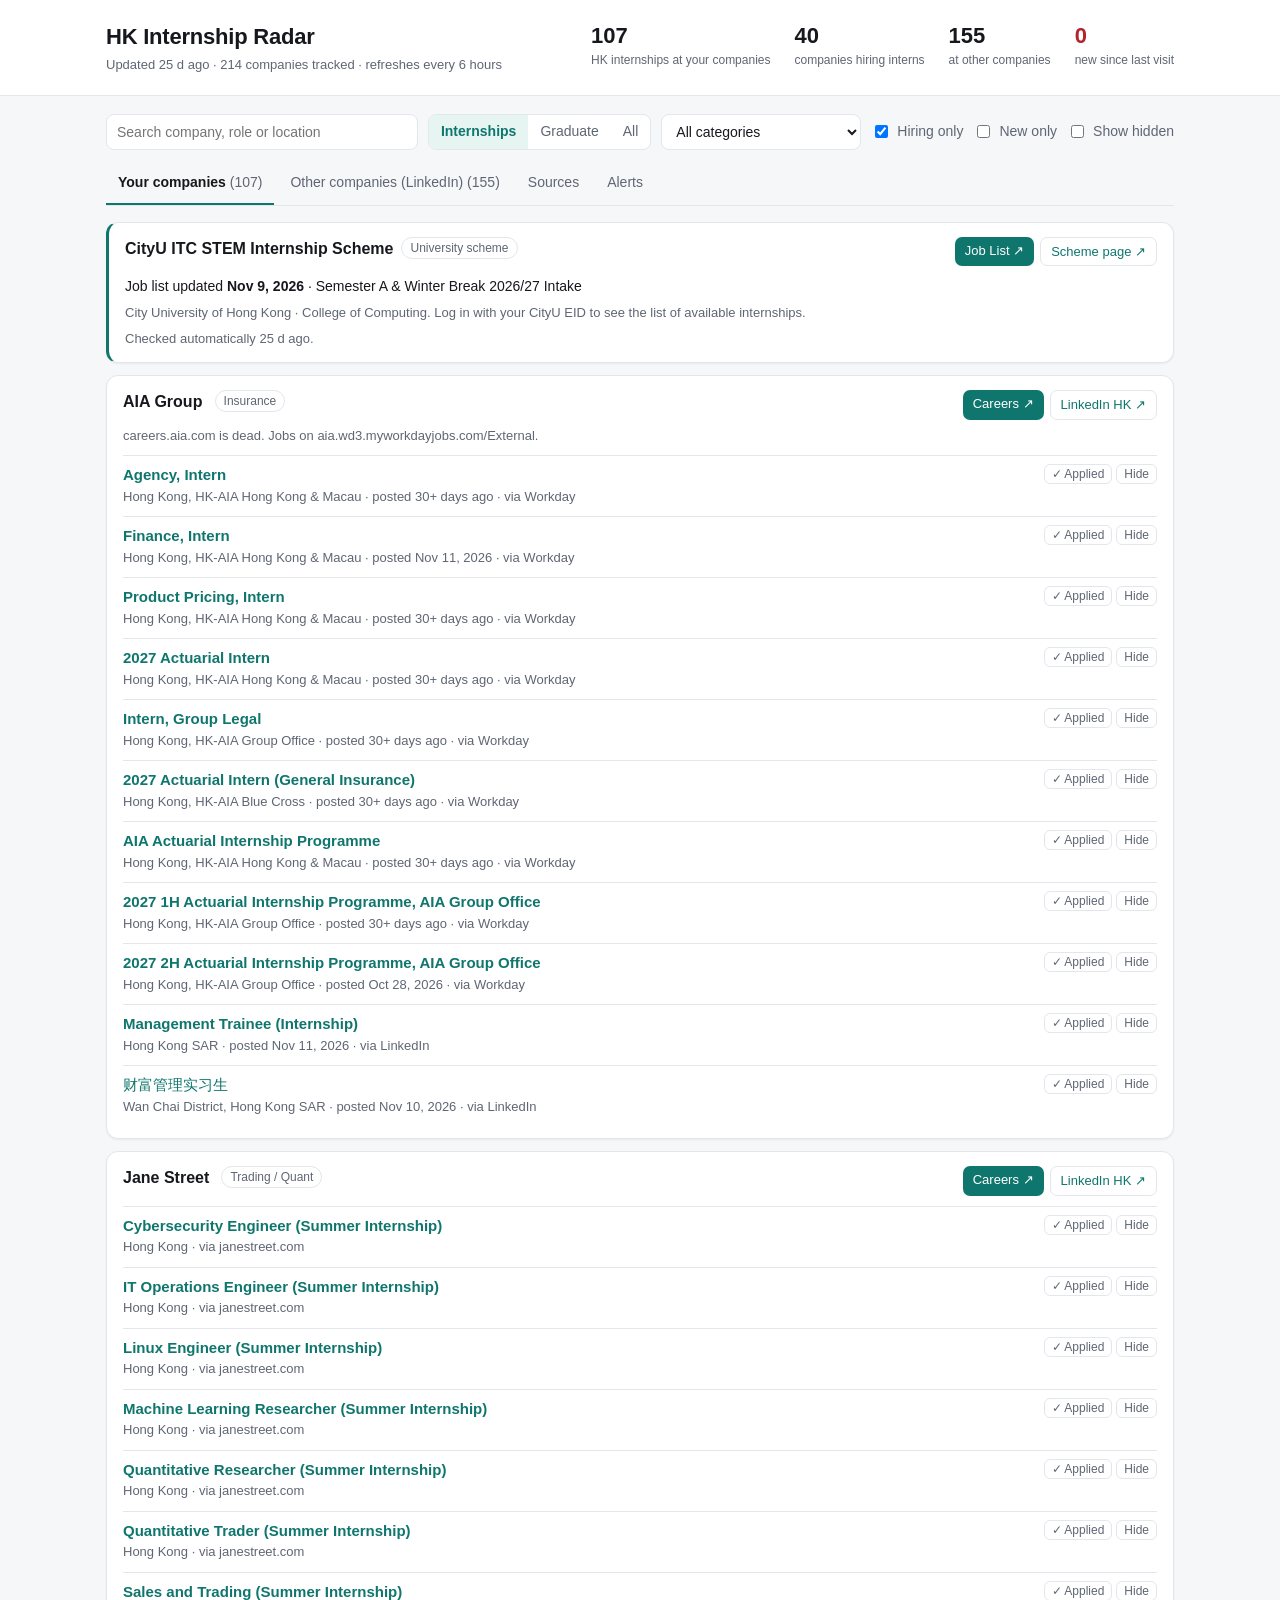
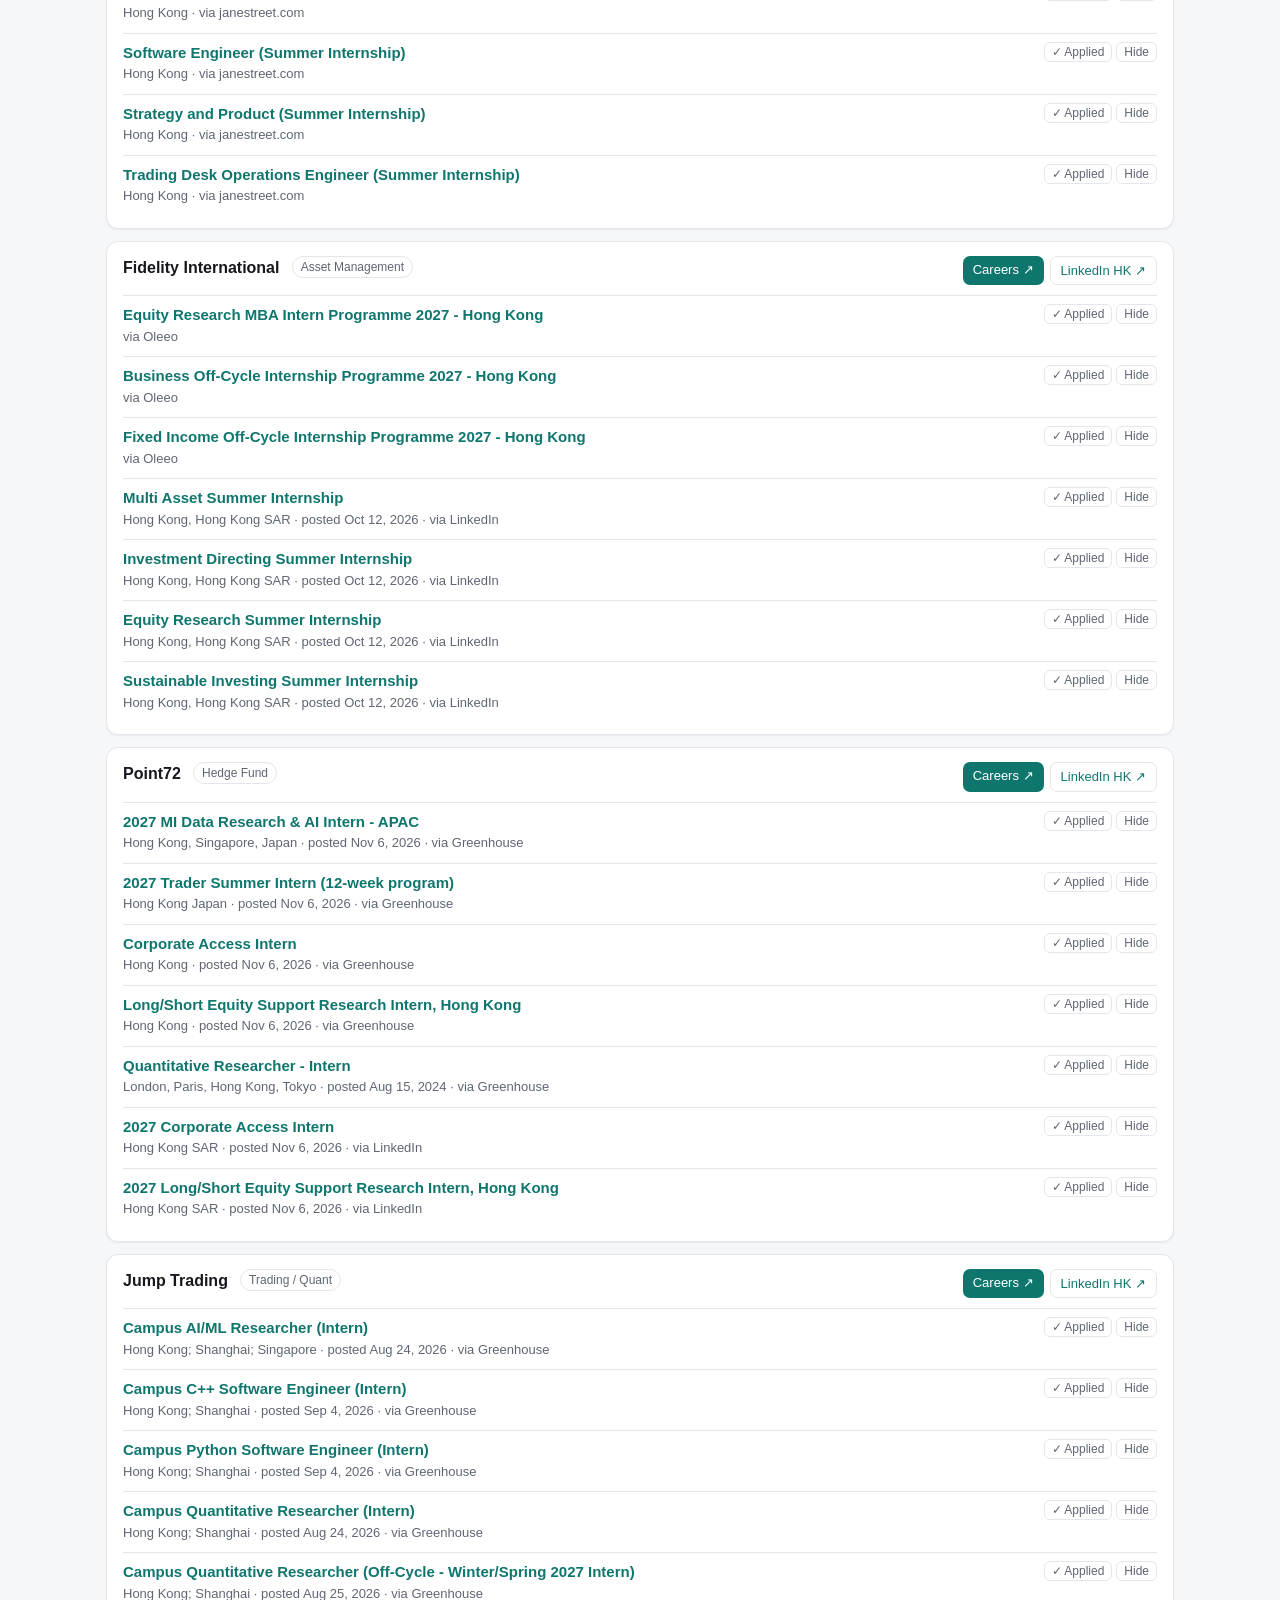
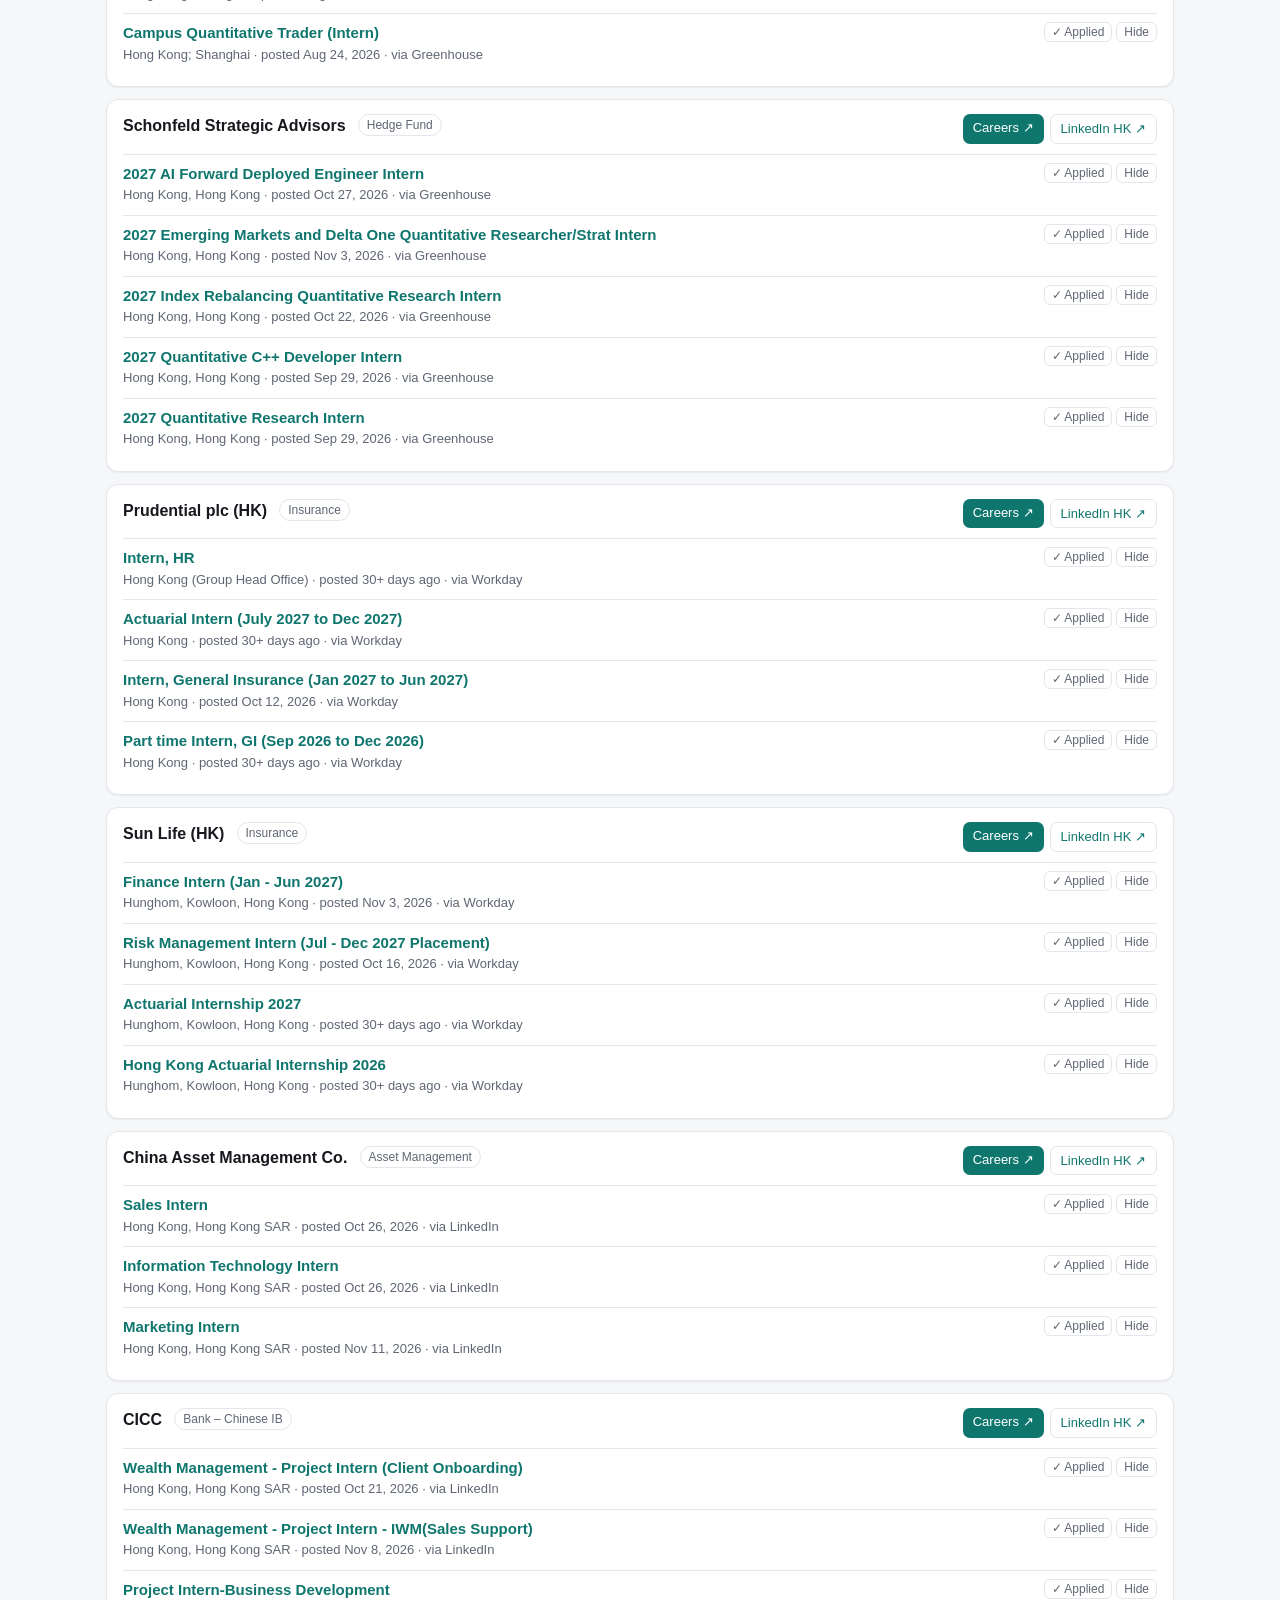
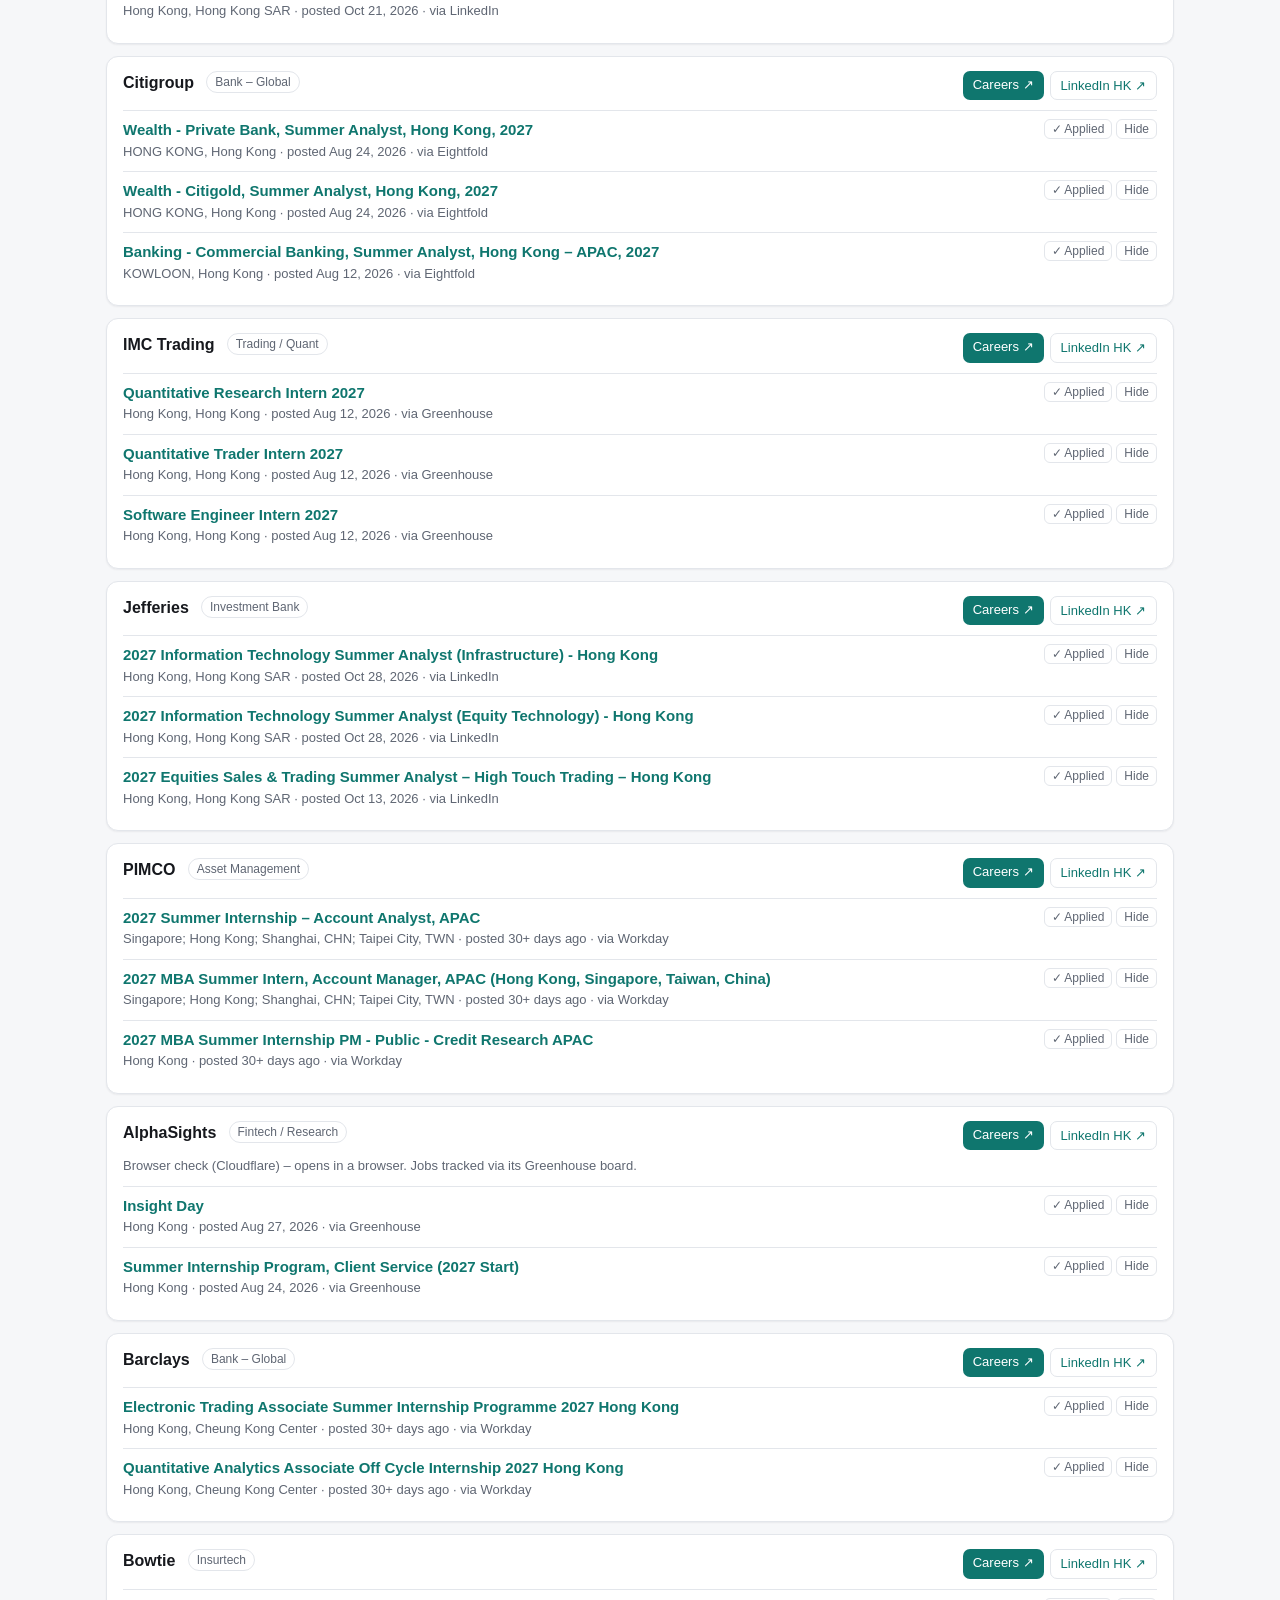
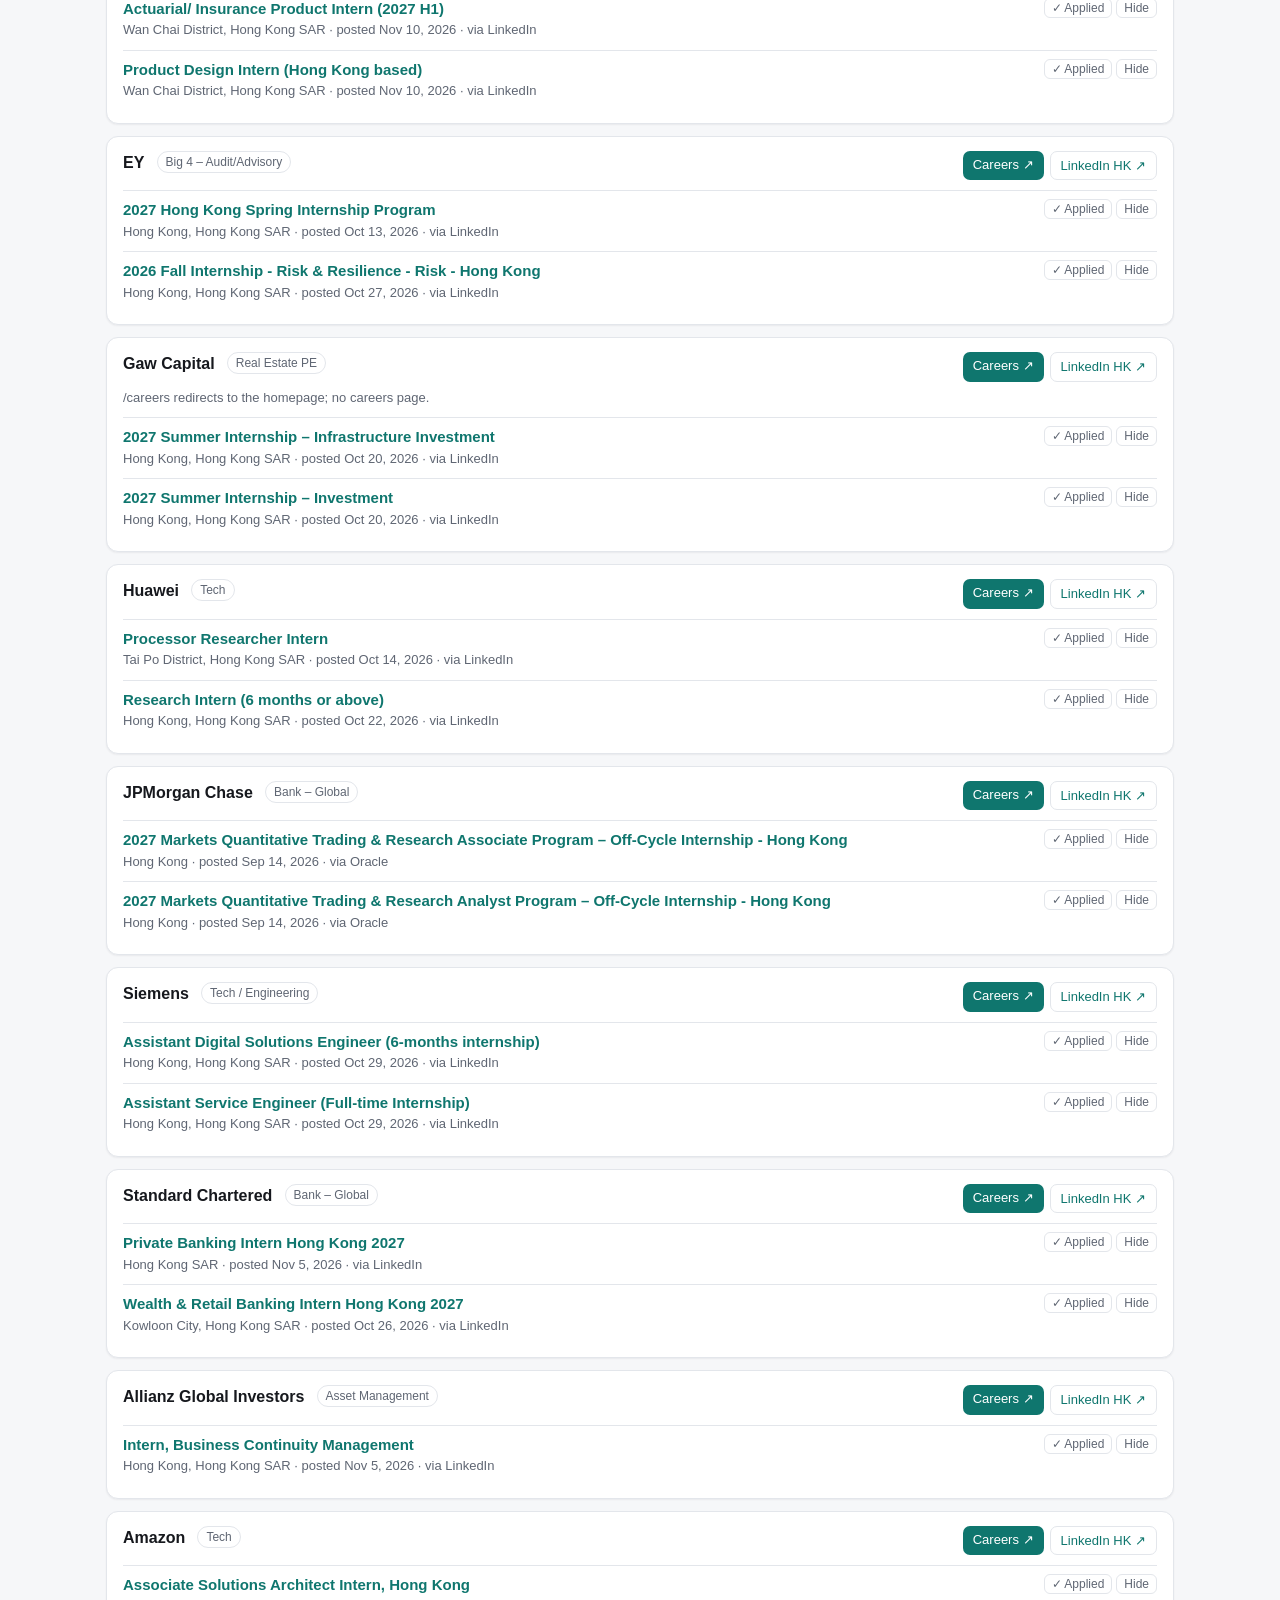
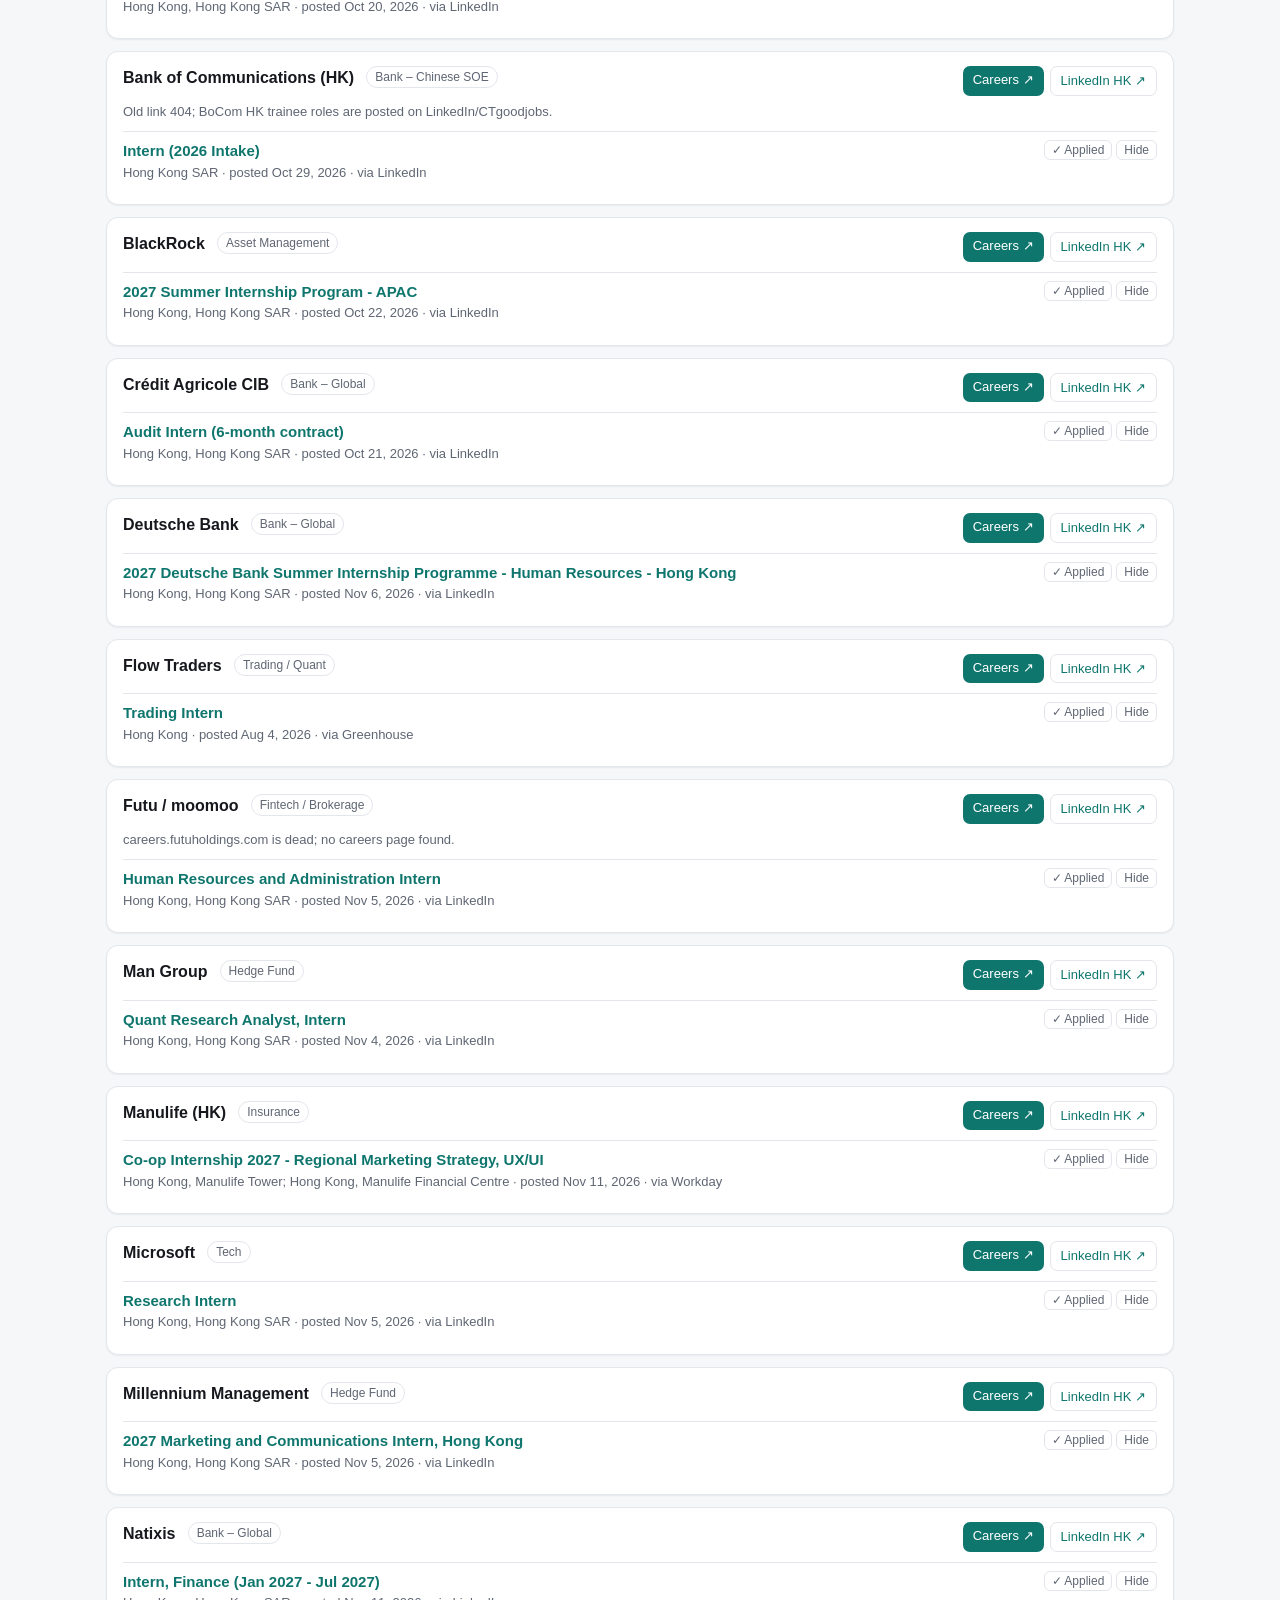
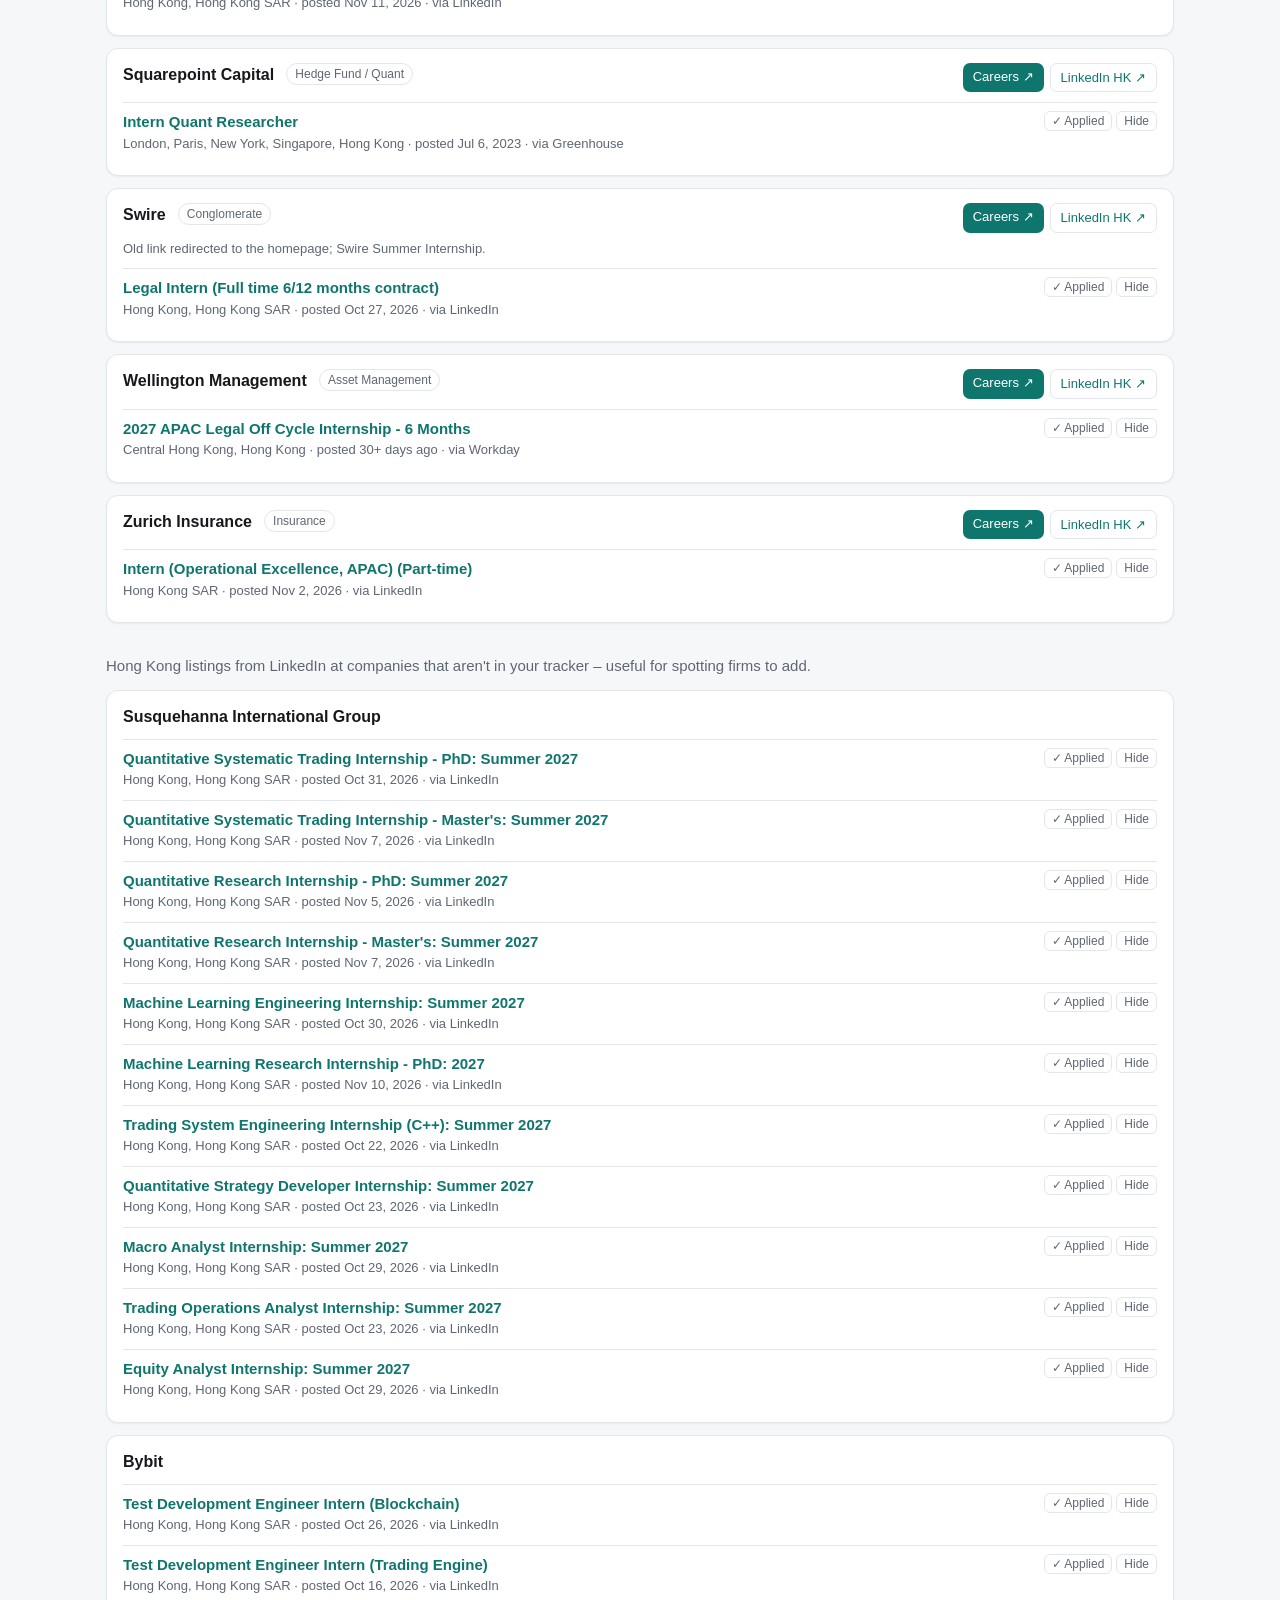
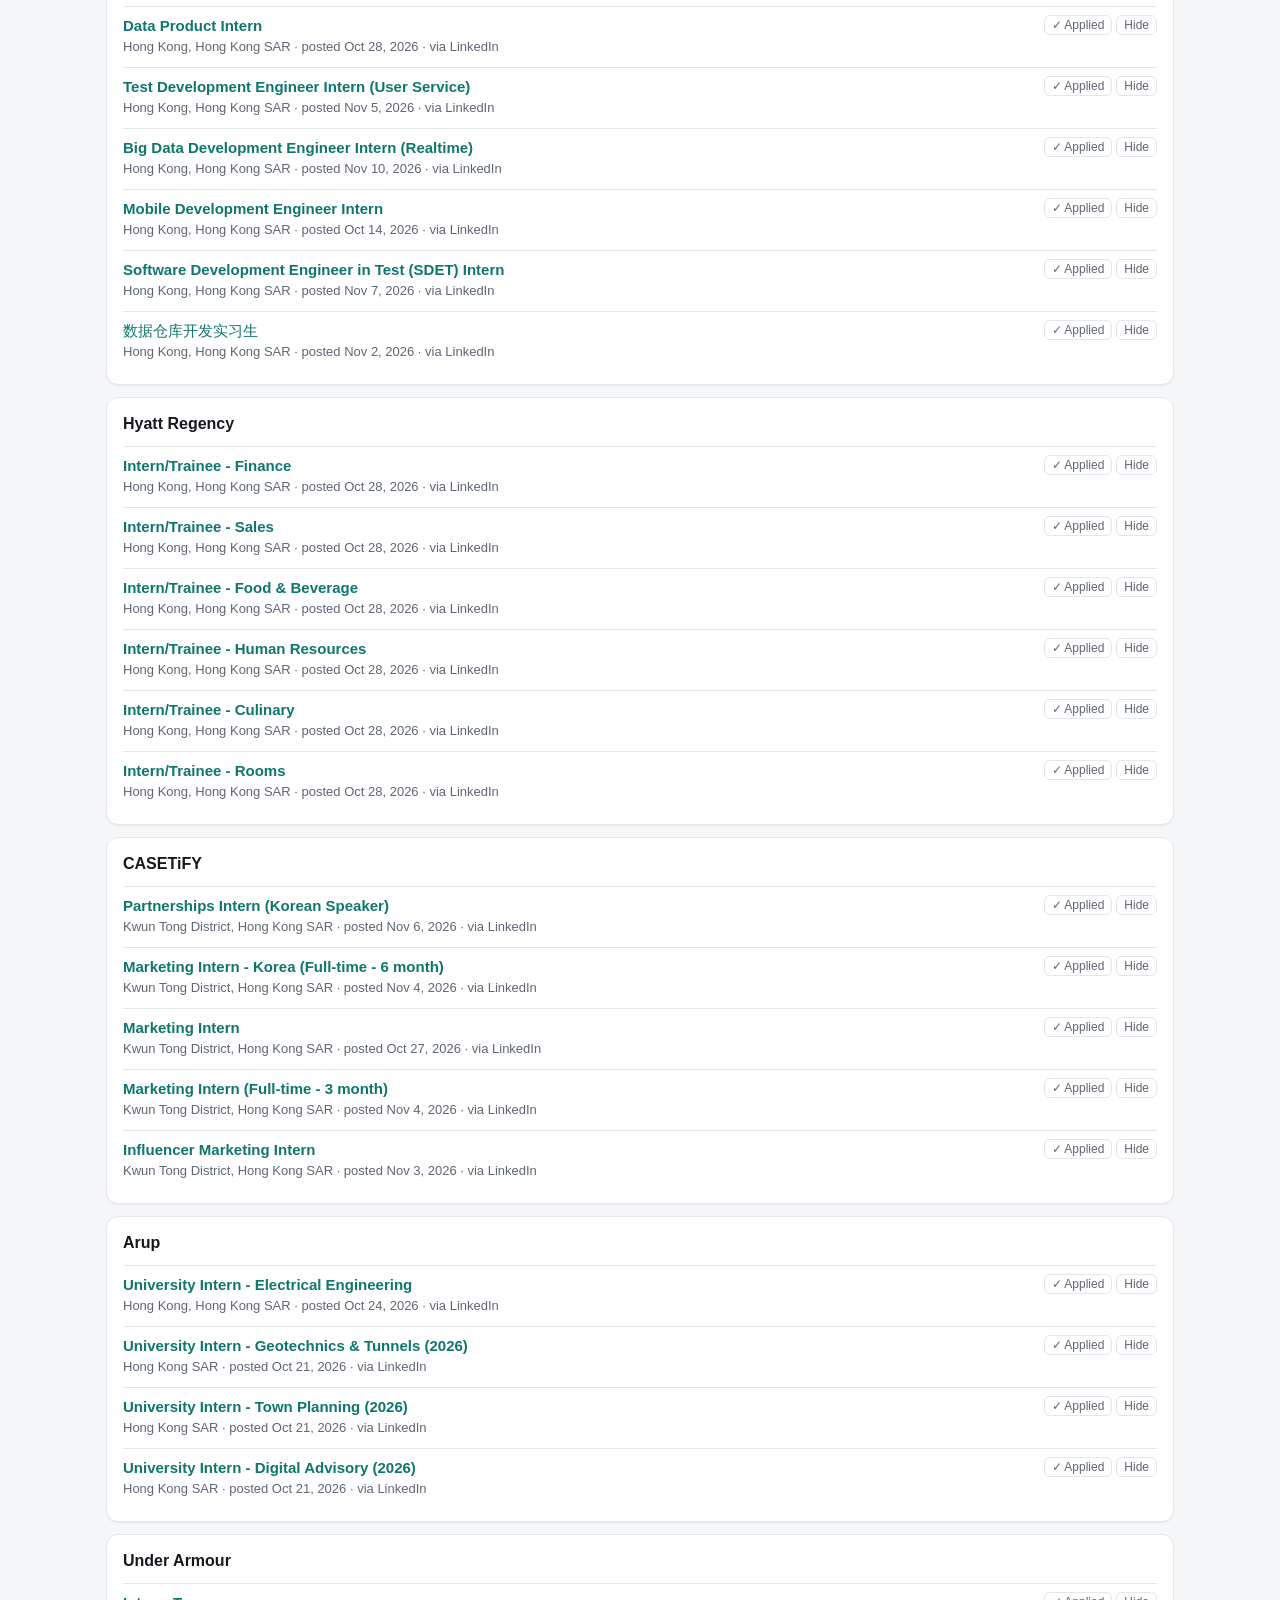
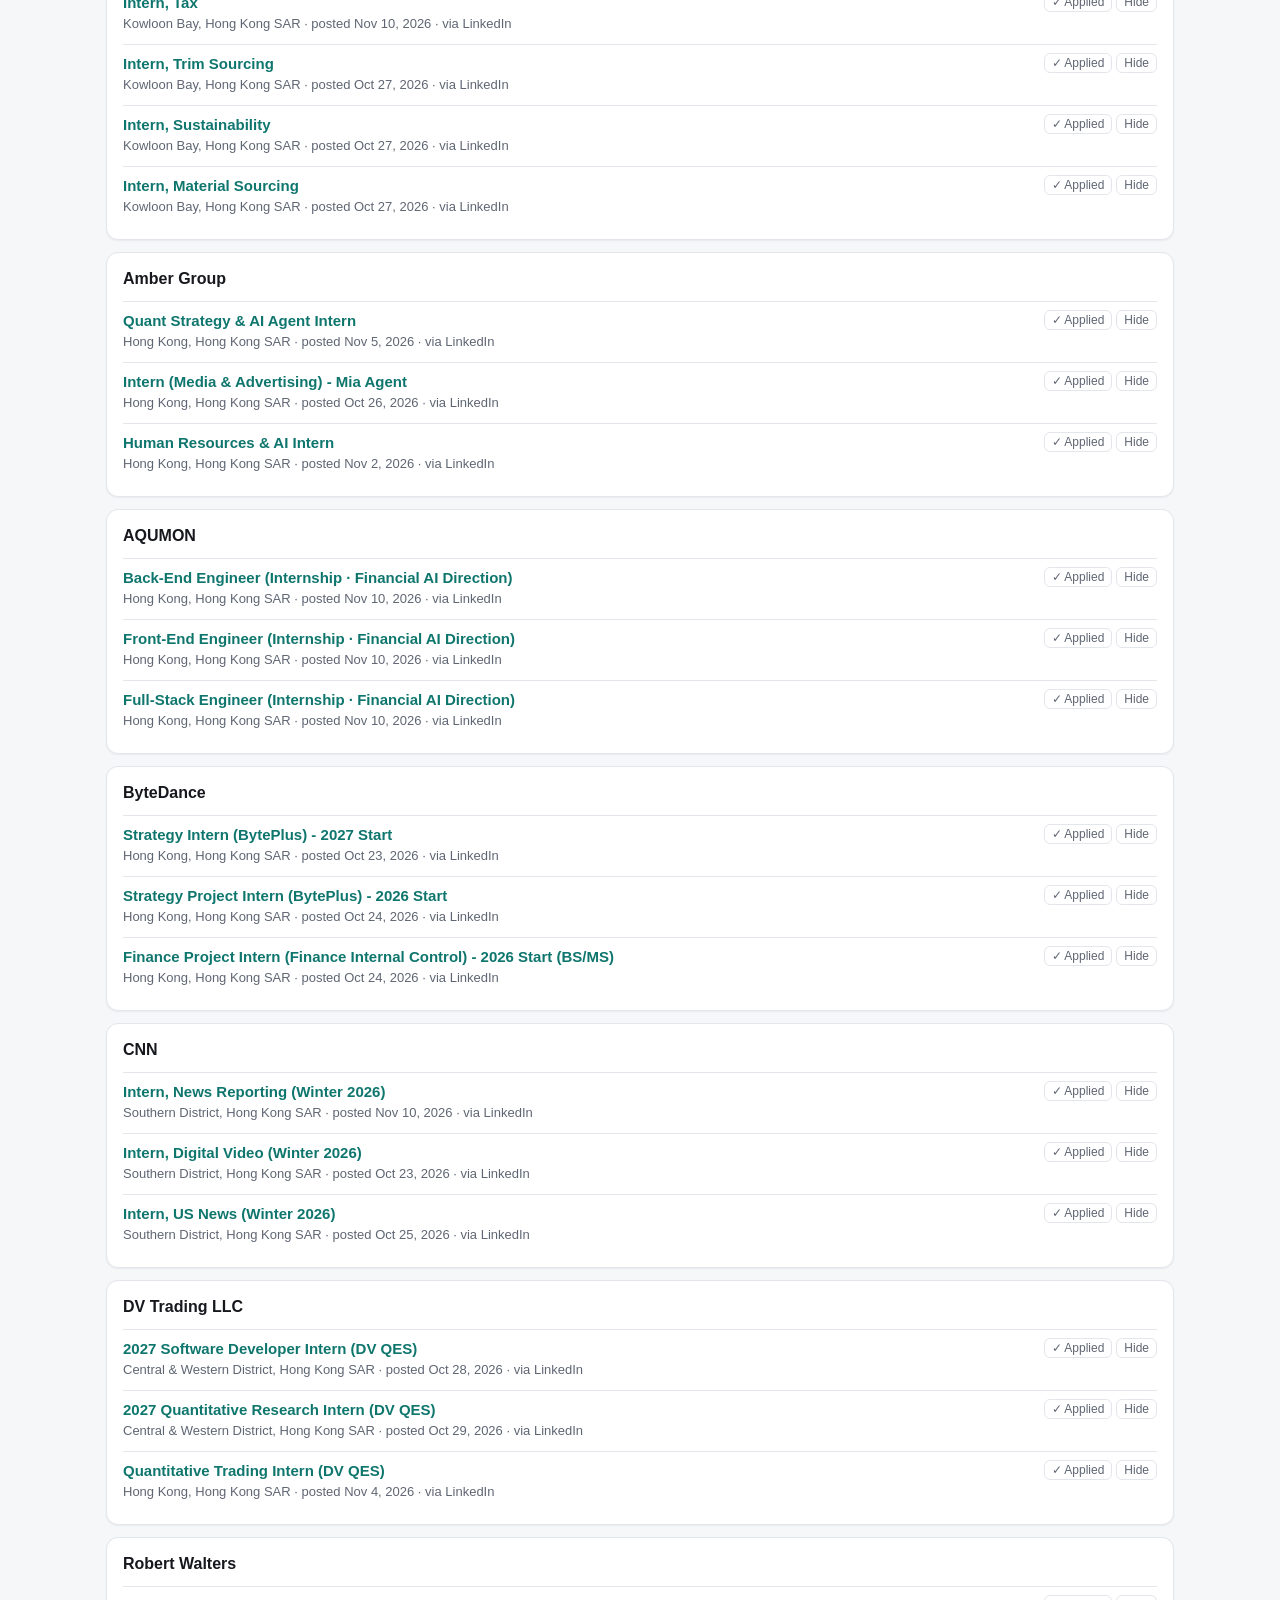
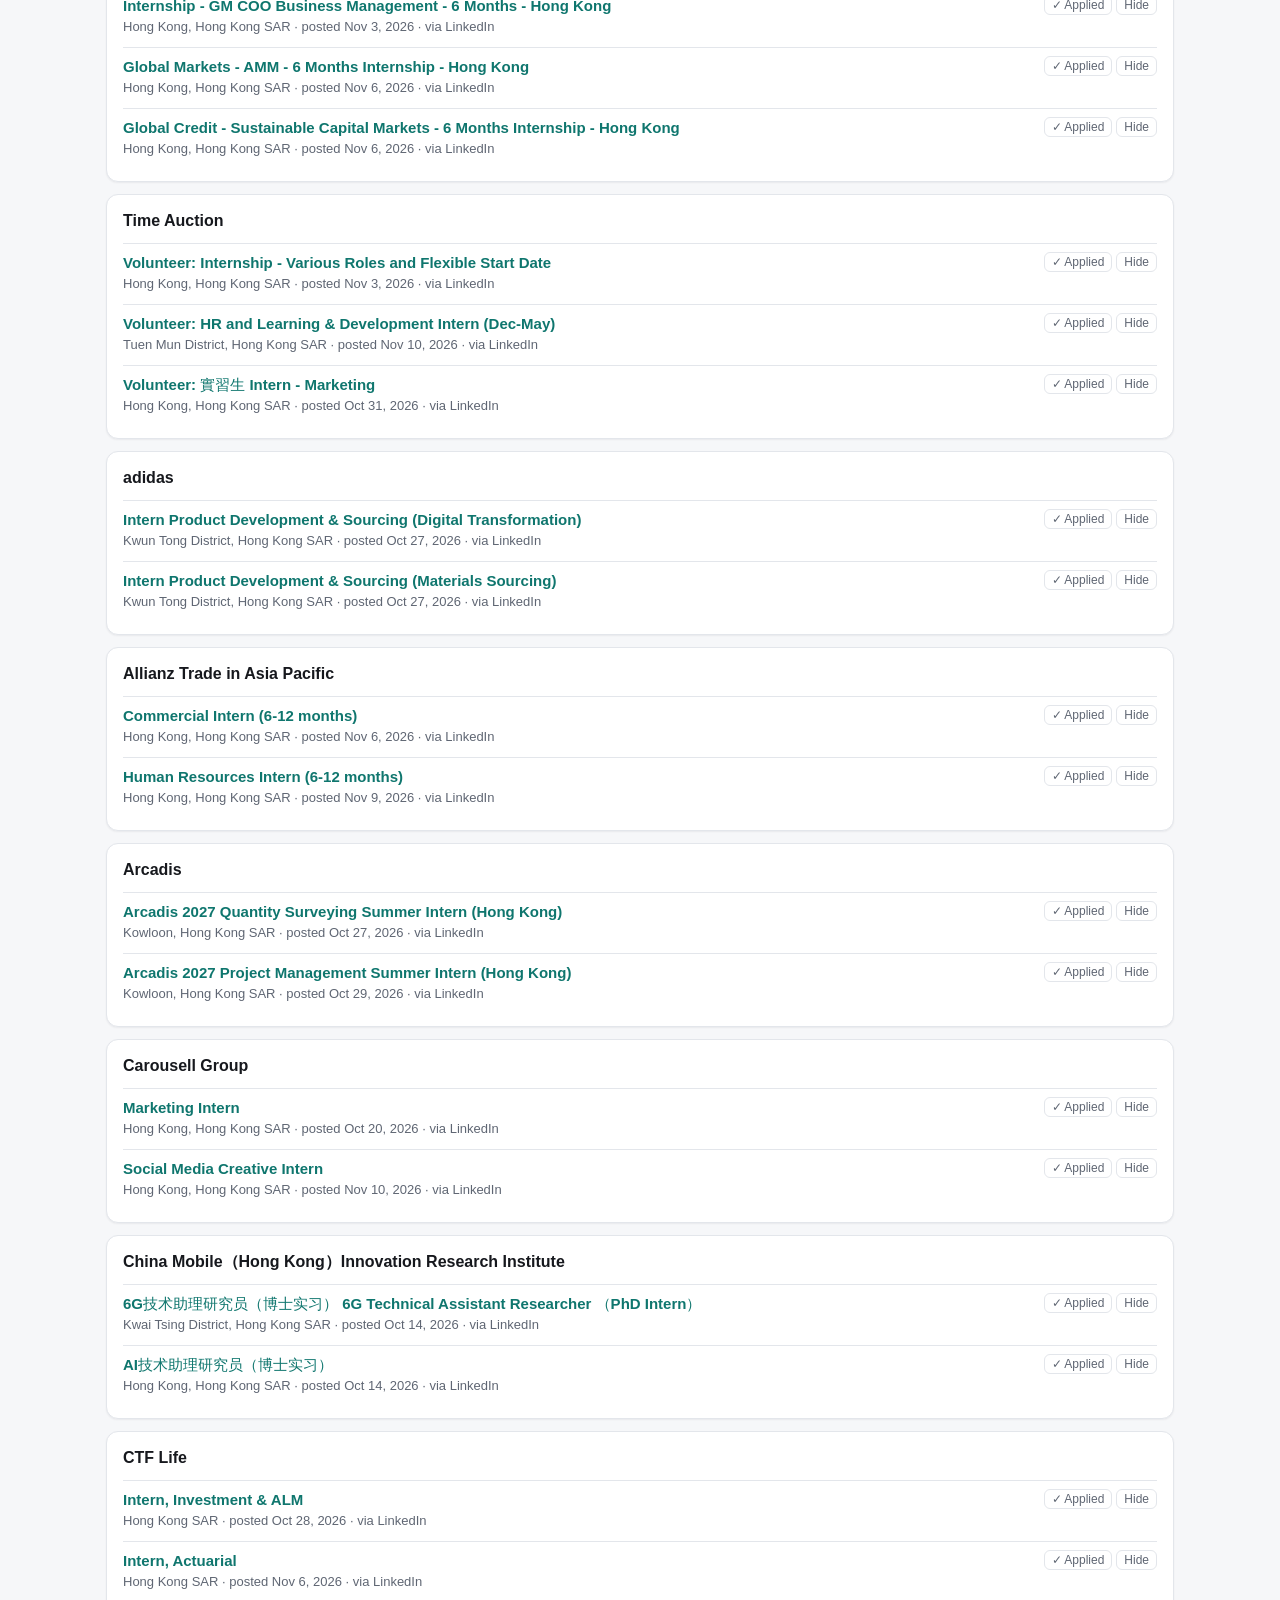
==== docs/index.html @ a4d9e1e7 "HK Internship Radar: scraper, site and 6-hourly scan Tracks Hong Kong internship and graduate openin" ====
<!doctype html>
<html lang="en">
<head>
  <meta charset="utf-8">
  <meta name="viewport" content="width=device-width, initial-scale=1">
  <title>HK Internship Radar</title>
  <meta name="description" content="Live Hong Kong internship openings across 214 finance and corporate employers, refreshed every 6 hours.">
  <link rel="alternate" type="application/rss+xml" title="HK Internship Radar" href="feed.xml">
  <link rel="icon" href="data:image/svg+xml,<svg xmlns='http://www.w3.org/2000/svg' viewBox='0 0 32 32'><circle cx='16' cy='16' r='14' fill='%230f766e'/><circle cx='16' cy='16' r='8' fill='none' stroke='white' stroke-width='2'/><circle cx='16' cy='16' r='2.5' fill='white'/></svg>">
  <link rel="stylesheet" href="style.css">
</head>
<body>
  <header class="top">
    <div class="wrap">
      <div class="brand">
        <h1>HK Internship Radar</h1>
        <p class="sub" id="updated">Loading…</p>
      </div>
      <div class="stats" id="stats"></div>
    </div>
  </header>

  <main class="wrap">
    <section class="controls" aria-label="Filters">
      <input id="q" type="search" placeholder="Search company, role or location" autocomplete="off">
      <div class="seg" role="group" aria-label="Type">
        <button data-kind="internship" class="on">Internships</button>
        <button data-kind="graduate">Graduate</button>
        <button data-kind="all">All</button>
      </div>
      <select id="cat" aria-label="Category"><option value="">All categories</option></select>
      <label class="chk"><input type="checkbox" id="hiring" checked> Hiring only</label>
      <label class="chk"><input type="checkbox" id="newonly"> New only</label>
      <label class="chk"><input type="checkbox" id="showhidden"> Show hidden</label>
    </section>

    <nav class="tabs" role="tablist">
      <button role="tab" data-tab="mine" class="on">Your companies <span id="n-mine"></span></button>
      <button role="tab" data-tab="other">Other companies (LinkedIn) <span id="n-other"></span></button>
      <button role="tab" data-tab="health">Sources</button>
      <button role="tab" data-tab="alerts">Alerts</button>
    </nav>

    <section id="mine" class="panel"></section>
    <section id="other" class="panel" hidden></section>
    <section id="health" class="panel" hidden></section>
    <section id="alerts" class="panel" hidden>
      <div class="card prose">
        <h2>Getting notified</h2>
        <p>The scanner runs on GitHub Actions every 6 hours. When it finds a new opening at a company in your tracker, or a university internship scheme posts a newer job list, it:</p>
        <ul>
          <li><strong>Opens a GitHub issue</strong> listing the new roles and mentions you, so GitHub emails you (and pushes to the GitHub mobile app). Make sure email notifications are on under <em>GitHub → Settings → Notifications</em>.</li>
          <li><strong>Updates the RSS feed</strong> at <a href="feed.xml">feed.xml</a>. Add it to any reader (Feedly, Inoreader, Slack's RSS app).</li>
          <li><strong>Sends a phone push via ntfy</strong> (optional). Install the free <a href="https://ntfy.sh" rel="noopener">ntfy</a> app, subscribe to a hard-to-guess topic name, and save that name as the repository secret <code>NTFY_TOPIC</code>.</li>
        </ul>
        <p class="muted">"NEW" badges on this page mark openings that appeared since your last visit in this browser, and "UPDATED" marks a scheme job list that changed since then. Applied and hidden marks are also kept in this browser only.</p>
        <p class="muted">Some university pages, such as CityU's, sit behind a bot check that can stop the automatic check. When that happens, the scheme card says so and shows the date last confirmed.</p>
      </div>
    </section>
  </main>

  <footer class="wrap foot">
    <span>Sources: company careers sites (Workday, Greenhouse, Oracle, Eightfold, SuccessFactors, Oleeo, PageUp, Ashby…), university internship scheme pages, and LinkedIn's public job search for Hong Kong.</span>
    <a href="feed.xml">RSS</a>
  </footer>

  <template id="tpl-company">
    <article class="card company">
      <div class="chead">
        <div>
          <h3 class="cname"></h3>
          <span class="chip ccat"></span>
        </div>
        <div class="clinks">
          <a class="btn careers" target="_blank" rel="noopener">Careers ↗</a>
          <a class="btn ghost li" target="_blank" rel="noopener">LinkedIn HK ↗</a>
        </div>
      </div>
      <p class="note"></p>
      <ul class="jobs"></ul>
    </article>
  </template>

  <script src="app.js"></script>
</body>
</html>
---- docs/style.css ----
:root {
  --bg: #f6f7f9;
  --surface: #ffffff;
  --text: #16181d;
  --muted: #5f6673;
  --line: #e3e6eb;
  --accent: #0f766e;
  --accent-soft: #e6f4f2;
  --new: #b4232c;
  --new-soft: #fdecee;
  --ok: #15803d;
  --warn: #b45309;
  --shadow: 0 1px 2px rgba(16, 24, 40, .06);
  --on-accent: #ffffff;
  color-scheme: light;
}
@media (prefers-color-scheme: dark) {
  :root:not([data-theme="light"]) {
    --bg: #0f1115; --surface: #171a21; --text: #e8eaee; --muted: #9aa1ad; --line: #2a2f3a;
    --accent: #2dd4bf; --accent-soft: #11302d; --new: #f87171; --new-soft: #3a1717;
    --ok: #4ade80; --warn: #fbbf24; --shadow: none; --on-accent: #06201d; color-scheme: dark;
  }
}
:root[data-theme="dark"] {
  --bg: #0f1115; --surface: #171a21; --text: #e8eaee; --muted: #9aa1ad; --line: #2a2f3a;
  --accent: #2dd4bf; --accent-soft: #11302d; --new: #f87171; --new-soft: #3a1717;
  --ok: #4ade80; --warn: #fbbf24; --shadow: none; --on-accent: #06201d; color-scheme: dark;
}

* { box-sizing: border-box; }
html { -webkit-text-size-adjust: 100%; }
body {
  margin: 0; background: var(--bg); color: var(--text);
  font: 15px/1.5 -apple-system, BlinkMacSystemFont, "Segoe UI", Inter, Roboto, sans-serif;
}
a { color: var(--accent); text-decoration: none; }
a:hover { text-decoration: underline; }
.wrap { max-width: 1100px; margin: 0 auto; padding: 0 16px; }
.muted { color: var(--muted); }

.top { background: var(--surface); border-bottom: 1px solid var(--line); }
.top .wrap { display: flex; flex-wrap: wrap; gap: 16px; justify-content: space-between; align-items: center; padding-top: 20px; padding-bottom: 20px; }
h1 { margin: 0; font-size: 22px; letter-spacing: -.01em; }
.sub { margin: 2px 0 0; color: var(--muted); font-size: 13px; }
.stats { display: flex; gap: 24px; flex-wrap: wrap; }
.stat b { display: block; font-size: 22px; font-variant-numeric: tabular-nums; line-height: 1.1; }
.stat span { color: var(--muted); font-size: 12px; }
.stat.new b { color: var(--new); }

.controls { display: flex; flex-wrap: wrap; gap: 10px; align-items: center; margin: 18px 0 12px; }
.controls input[type=search], .controls select {
  height: 36px; border: 1px solid var(--line); border-radius: 8px; background: var(--surface); color: var(--text);
  padding: 0 10px; font: inherit; font-size: 14px;
}
.controls input[type=search] { flex: 1 1 240px; min-width: 0; }
.seg { display: inline-flex; border: 1px solid var(--line); border-radius: 8px; overflow: hidden; background: var(--surface); }
.seg button { border: 0; background: none; color: var(--muted); padding: 0 12px; height: 34px; font: inherit; font-size: 14px; cursor: pointer; }
.seg button.on { background: var(--accent-soft); color: var(--accent); font-weight: 600; }
.chk { display: inline-flex; gap: 6px; align-items: center; font-size: 14px; color: var(--muted); cursor: pointer; }

.tabs { display: flex; gap: 4px; border-bottom: 1px solid var(--line); margin-bottom: 16px; overflow-x: auto; }
.tabs button { border: 0; background: none; color: var(--muted); padding: 10px 12px; font: inherit; font-size: 14px; cursor: pointer; border-bottom: 2px solid transparent; white-space: nowrap; }
.tabs button.on { color: var(--text); border-bottom-color: var(--accent); font-weight: 600; }
.tabs span { color: var(--muted); font-weight: 400; }

.panel { display: grid; gap: 12px; padding-bottom: 32px; }
.card { background: var(--surface); border: 1px solid var(--line); border-radius: 12px; padding: 14px 16px; box-shadow: var(--shadow); }
.chead { display: flex; justify-content: space-between; gap: 12px; flex-wrap: wrap; align-items: flex-start; }
.cname { margin: 0 8px 0 0; font-size: 16px; display: inline; }
.chip { display: inline-block; font-size: 12px; color: var(--muted); border: 1px solid var(--line); border-radius: 999px; padding: 1px 8px; vertical-align: 2px; }
.clinks { display: flex; gap: 6px; flex-wrap: wrap; }
.btn { font-size: 13px; padding: 4px 10px; border-radius: 7px; background: var(--accent); color: var(--on-accent); white-space: nowrap; }
.btn:hover { text-decoration: none; filter: brightness(1.08); }
.btn.ghost { background: none; color: var(--accent); border: 1px solid var(--line); }
.note { margin: 6px 0 0; font-size: 13px; color: var(--muted); }
.card.scheme { border-left: 3px solid var(--accent); }
.sline { margin: 10px 0 0; font-size: 14px; }
.note:empty { display: none; }

.jobs { list-style: none; margin: 10px 0 0; padding: 0; display: grid; gap: 2px; }
.jobs:empty { display: none; }
.job { display: flex; gap: 10px; justify-content: space-between; align-items: flex-start; padding: 8px 0; border-top: 1px solid var(--line); }
.job .t { font-weight: 550; overflow-wrap: anywhere; }
.job .m { font-size: 13px; color: var(--muted); overflow-wrap: anywhere; }
.job.applied .t { text-decoration: line-through; text-decoration-color: var(--muted); }
.job.hidden { opacity: .45; }
.badge { display: inline-block; font-size: 11px; font-weight: 700; letter-spacing: .03em; border-radius: 4px; padding: 0 5px; margin-right: 6px; vertical-align: 1px; }
.badge.new { background: var(--new-soft); color: var(--new); }
.badge.grad { background: var(--accent-soft); color: var(--accent); }
.acts { display: flex; gap: 4px; flex-shrink: 0; }
.acts button { border: 1px solid var(--line); background: var(--surface); color: var(--muted); border-radius: 6px; font-size: 12px; padding: 2px 7px; cursor: pointer; }
.acts button.on { color: var(--ok); border-color: var(--ok); }

.quiet { display: flex; flex-wrap: wrap; gap: 6px 14px; font-size: 13px; }
.quiet a { color: var(--muted); }
.quiet h4 { width: 100%; margin: 0 0 4px; font-size: 13px; color: var(--muted); font-weight: 600; }

table { width: 100%; border-collapse: collapse; font-size: 13px; }
th, td { text-align: left; padding: 6px 8px; border-bottom: 1px solid var(--line); vertical-align: top; }
th { color: var(--muted); font-weight: 600; }
td.num { font-variant-numeric: tabular-nums; text-align: right; }
.okc { color: var(--ok); } .fail { color: var(--warn); }
.tablewrap { overflow-x: auto; }
.prose h2 { margin: 0 0 6px; font-size: 17px; }
.prose li { margin: 6px 0; }
code { font-size: 13px; background: var(--accent-soft); padding: 1px 5px; border-radius: 4px; }
.empty { text-align: center; color: var(--muted); padding: 40px 0; }
.foot { display: flex; justify-content: space-between; gap: 12px; flex-wrap: wrap; color: var(--muted); font-size: 12px; padding-top: 8px; padding-bottom: 32px; }

@media (max-width: 600px) {
  .stats { display: grid; grid-template-columns: 1fr 1fr; gap: 12px 16px; width: 100%; }
  .job { flex-direction: column; gap: 4px; }
}
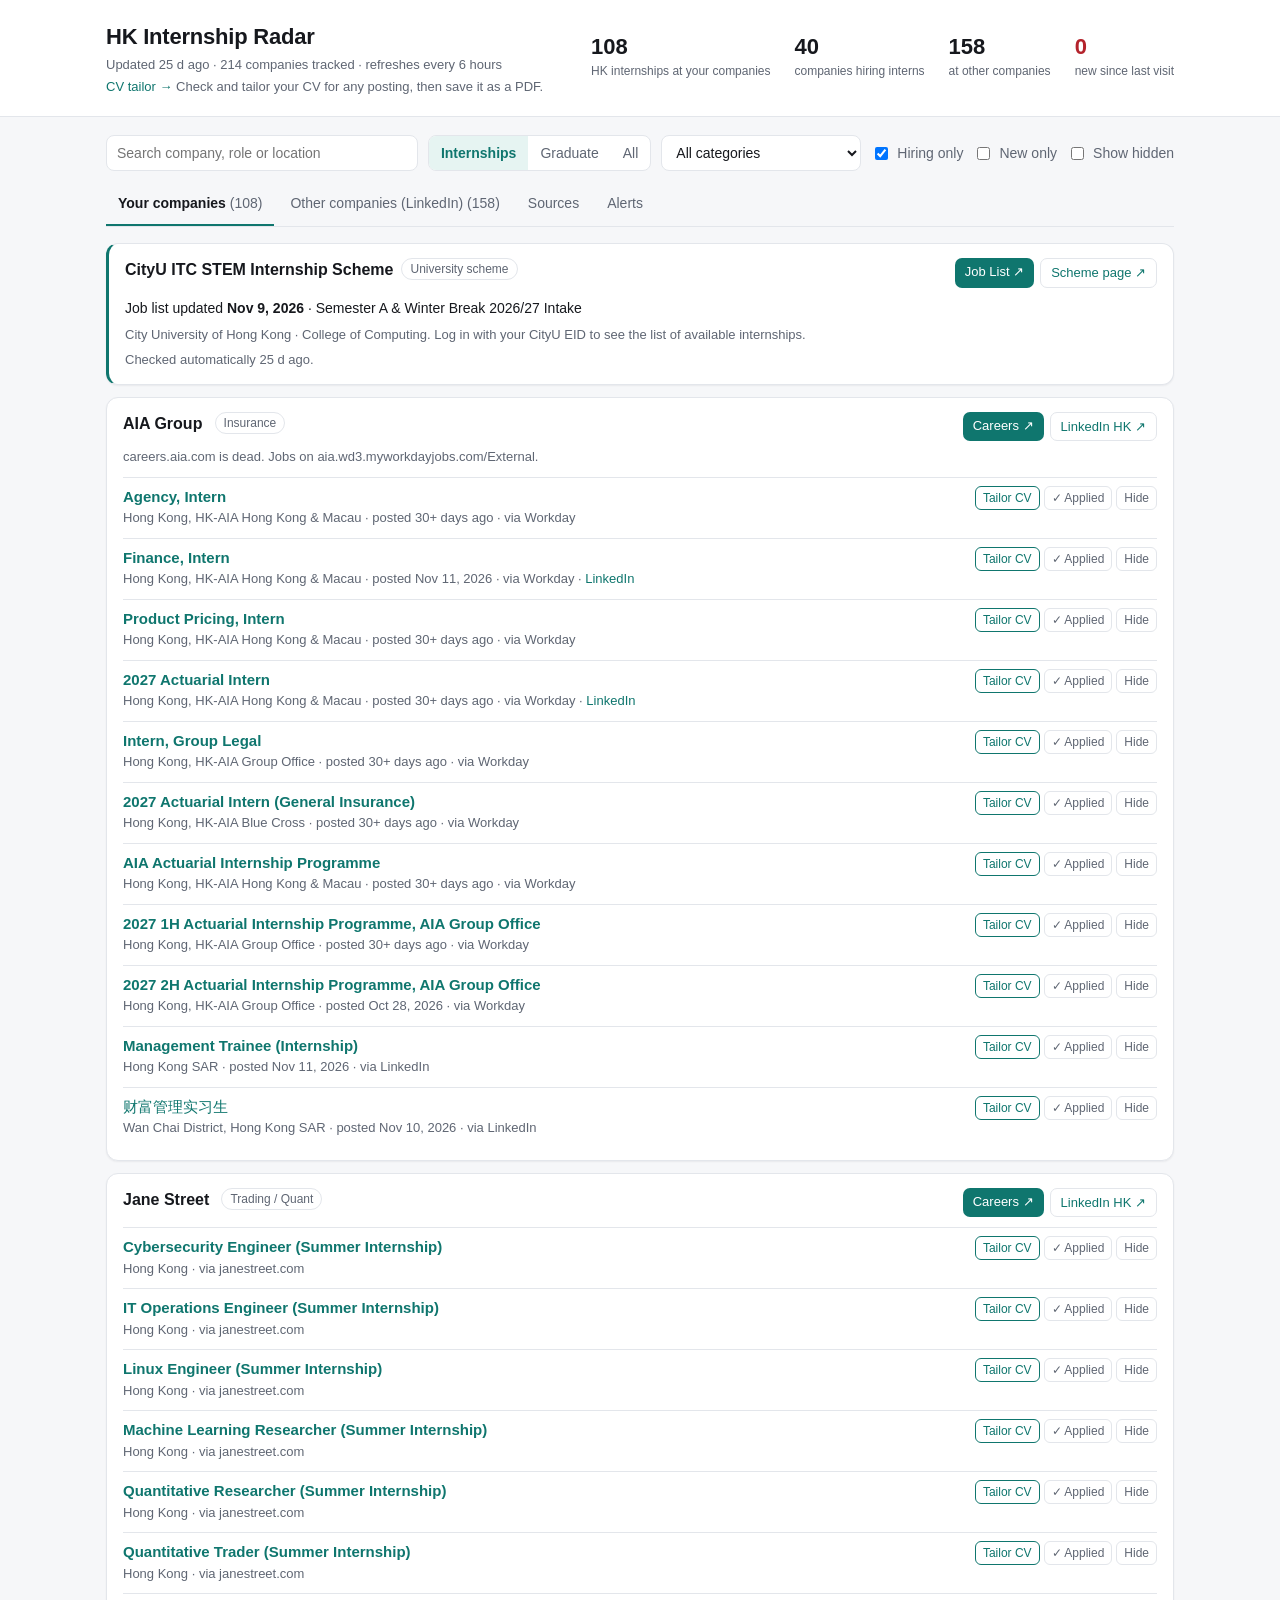
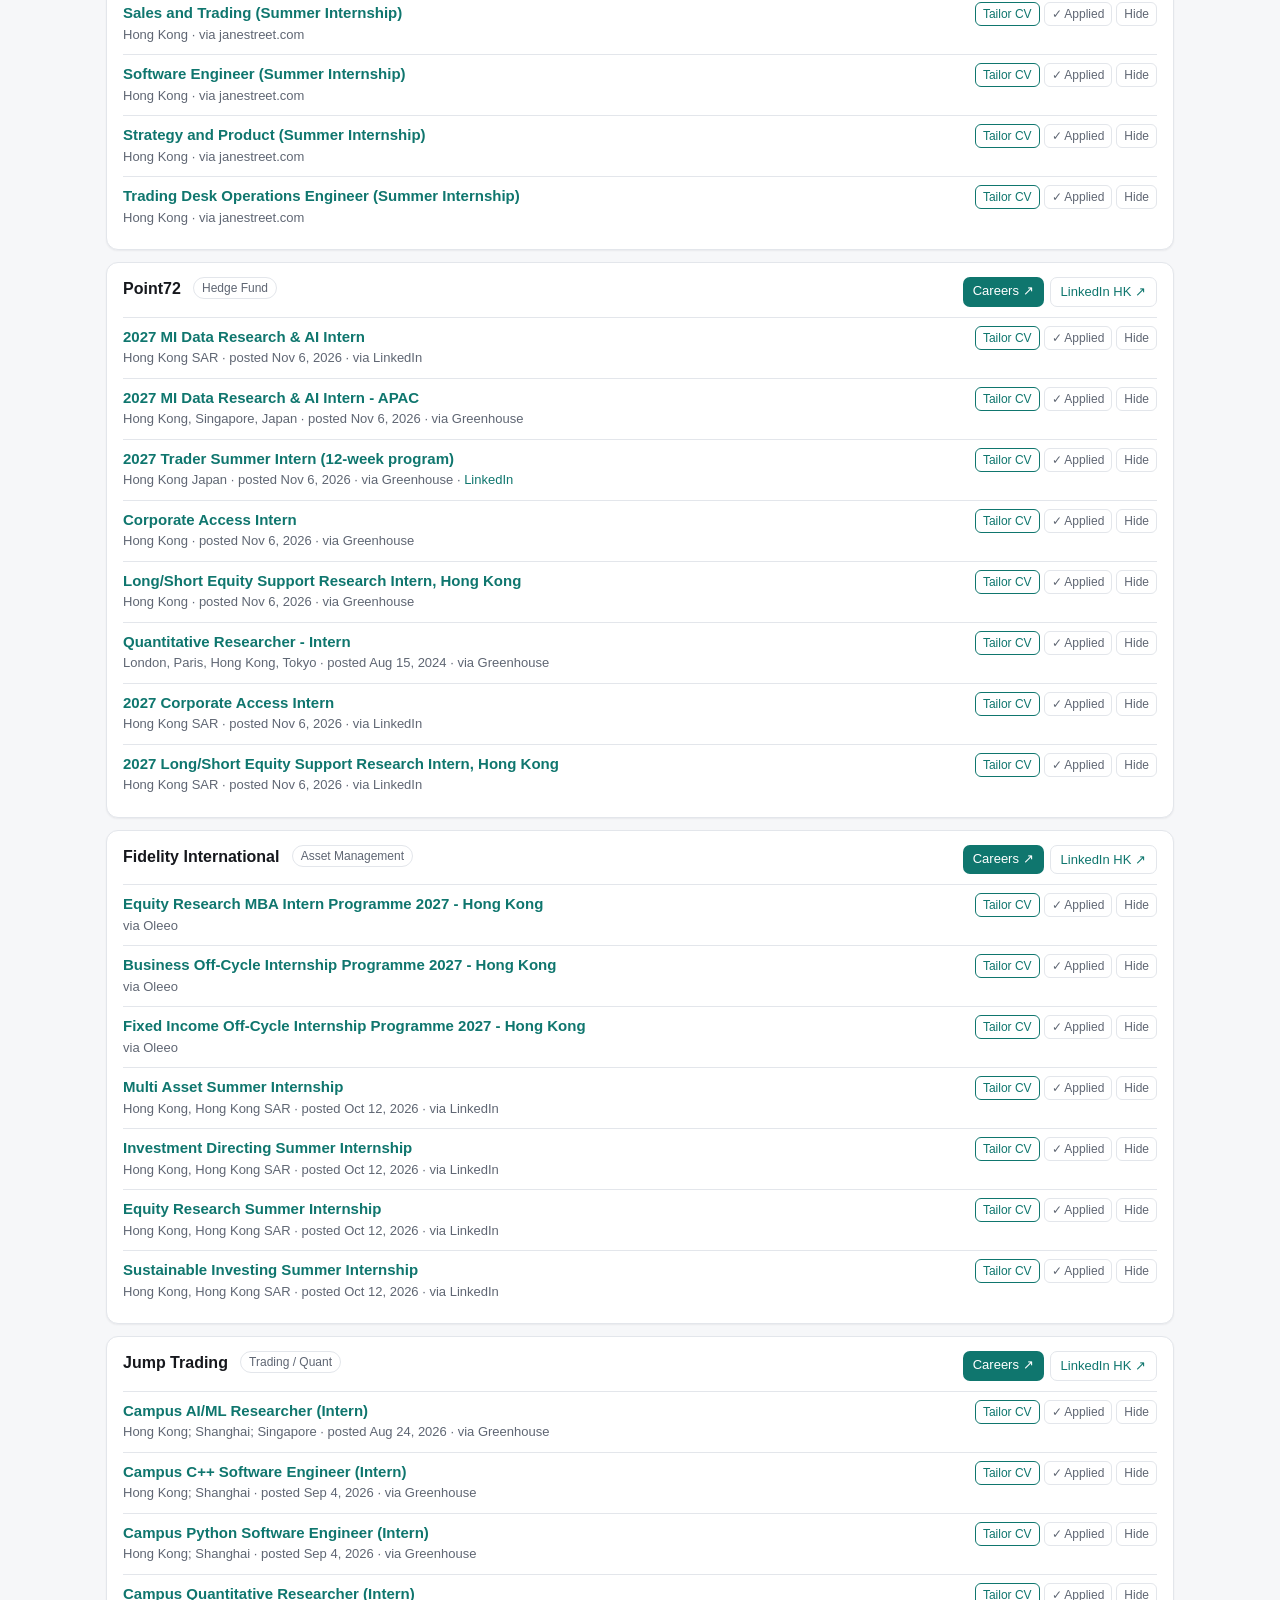
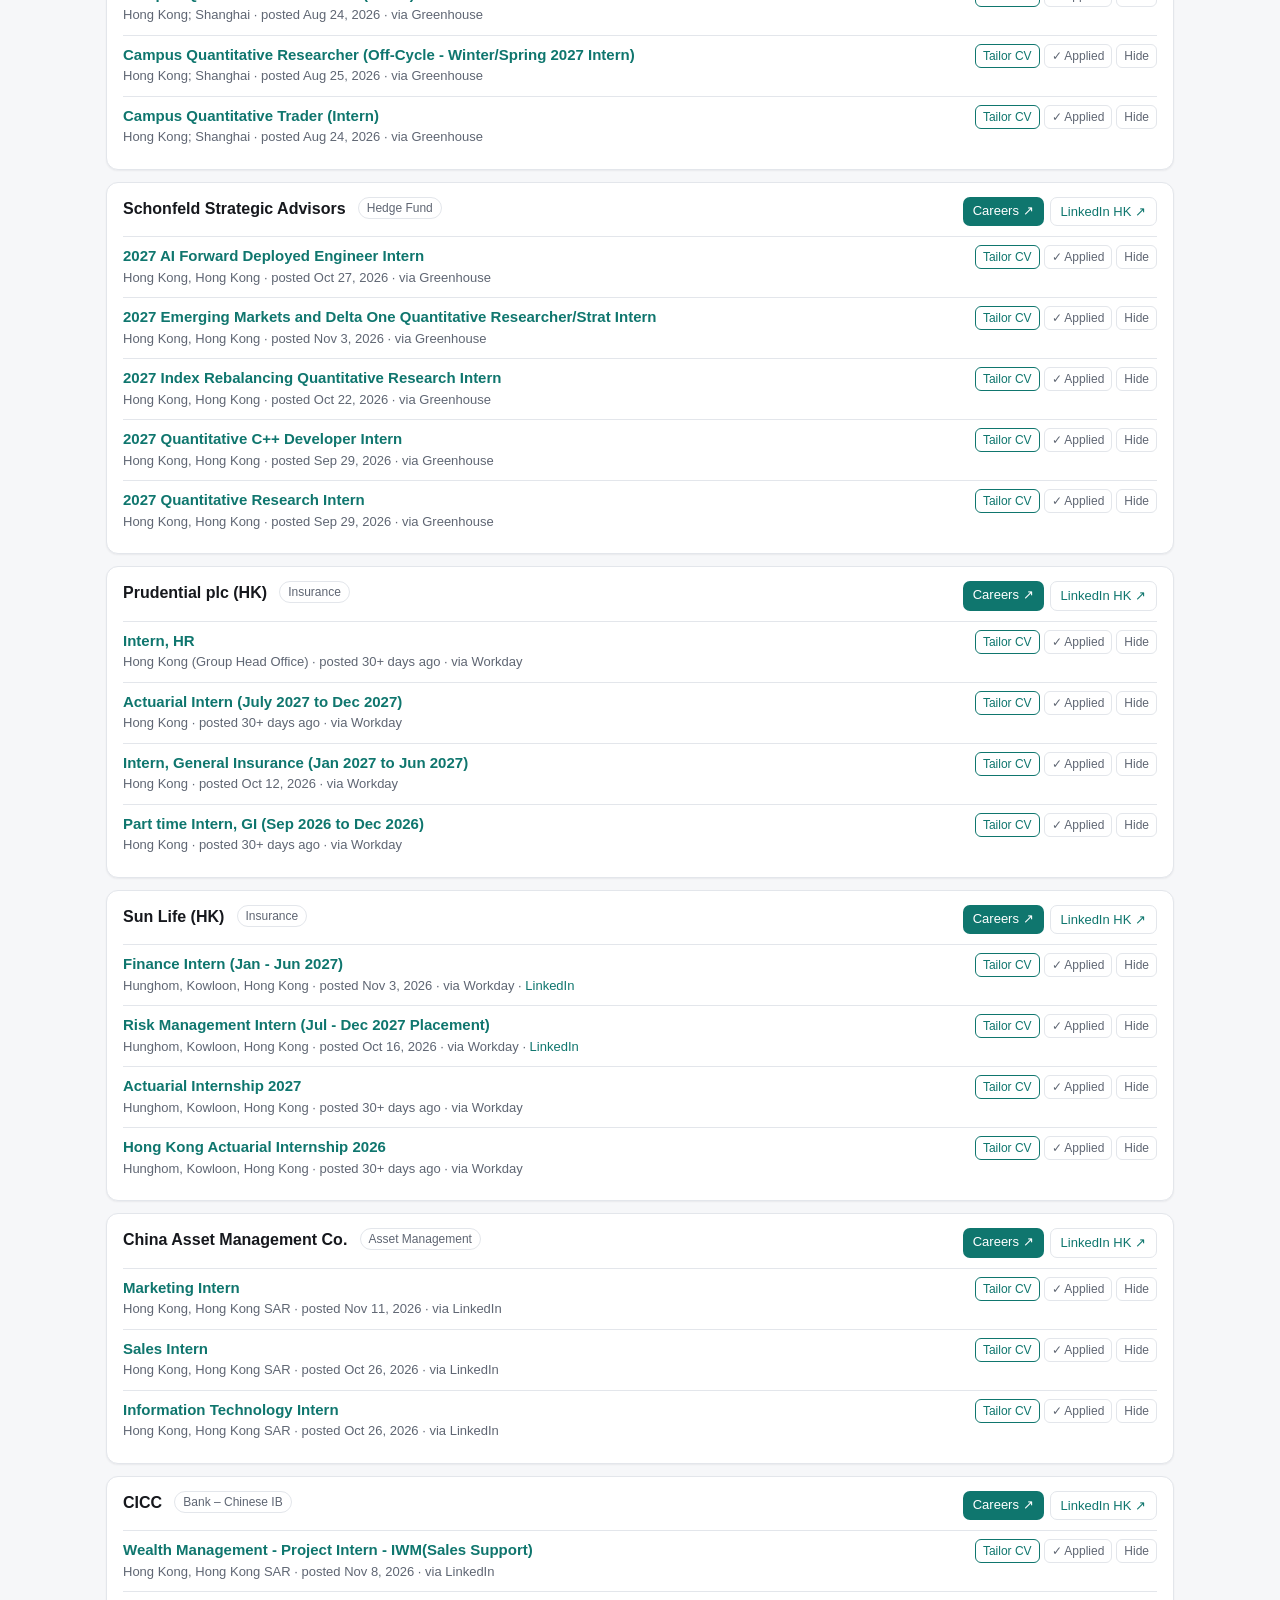
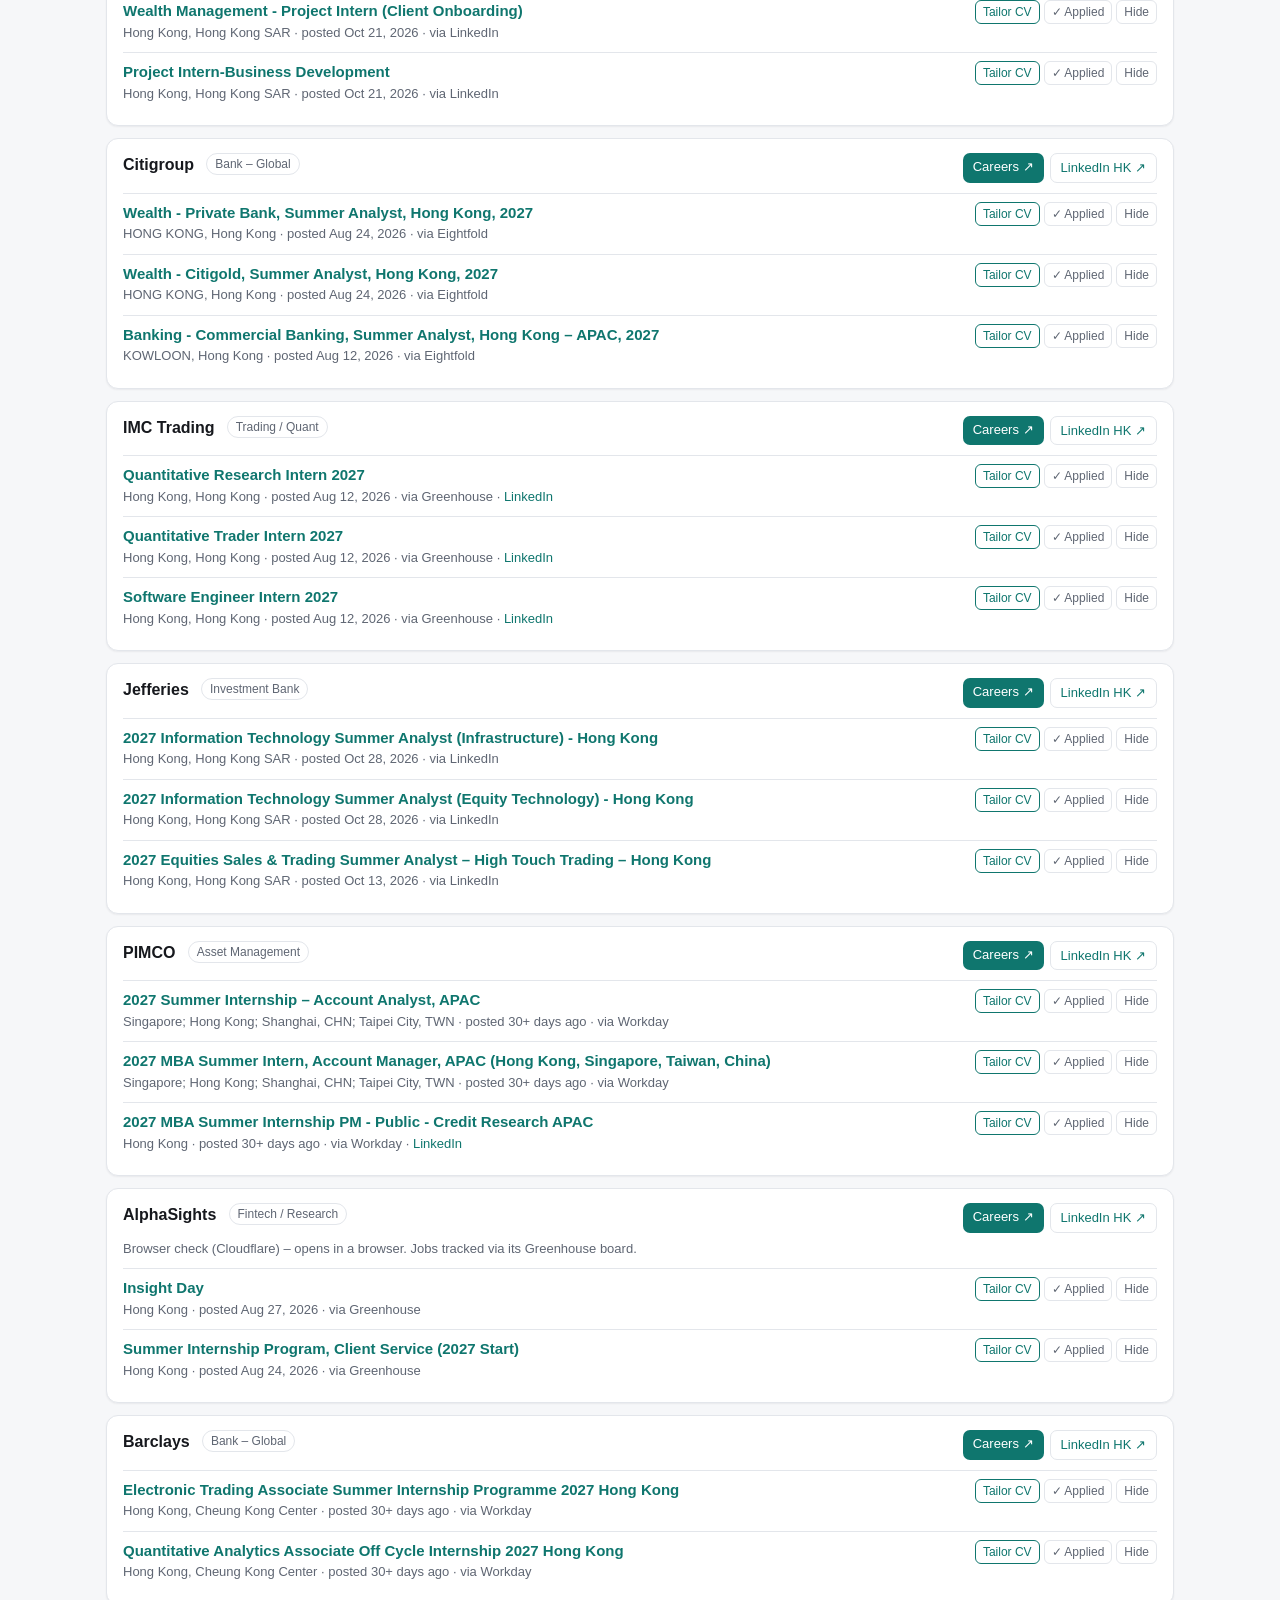
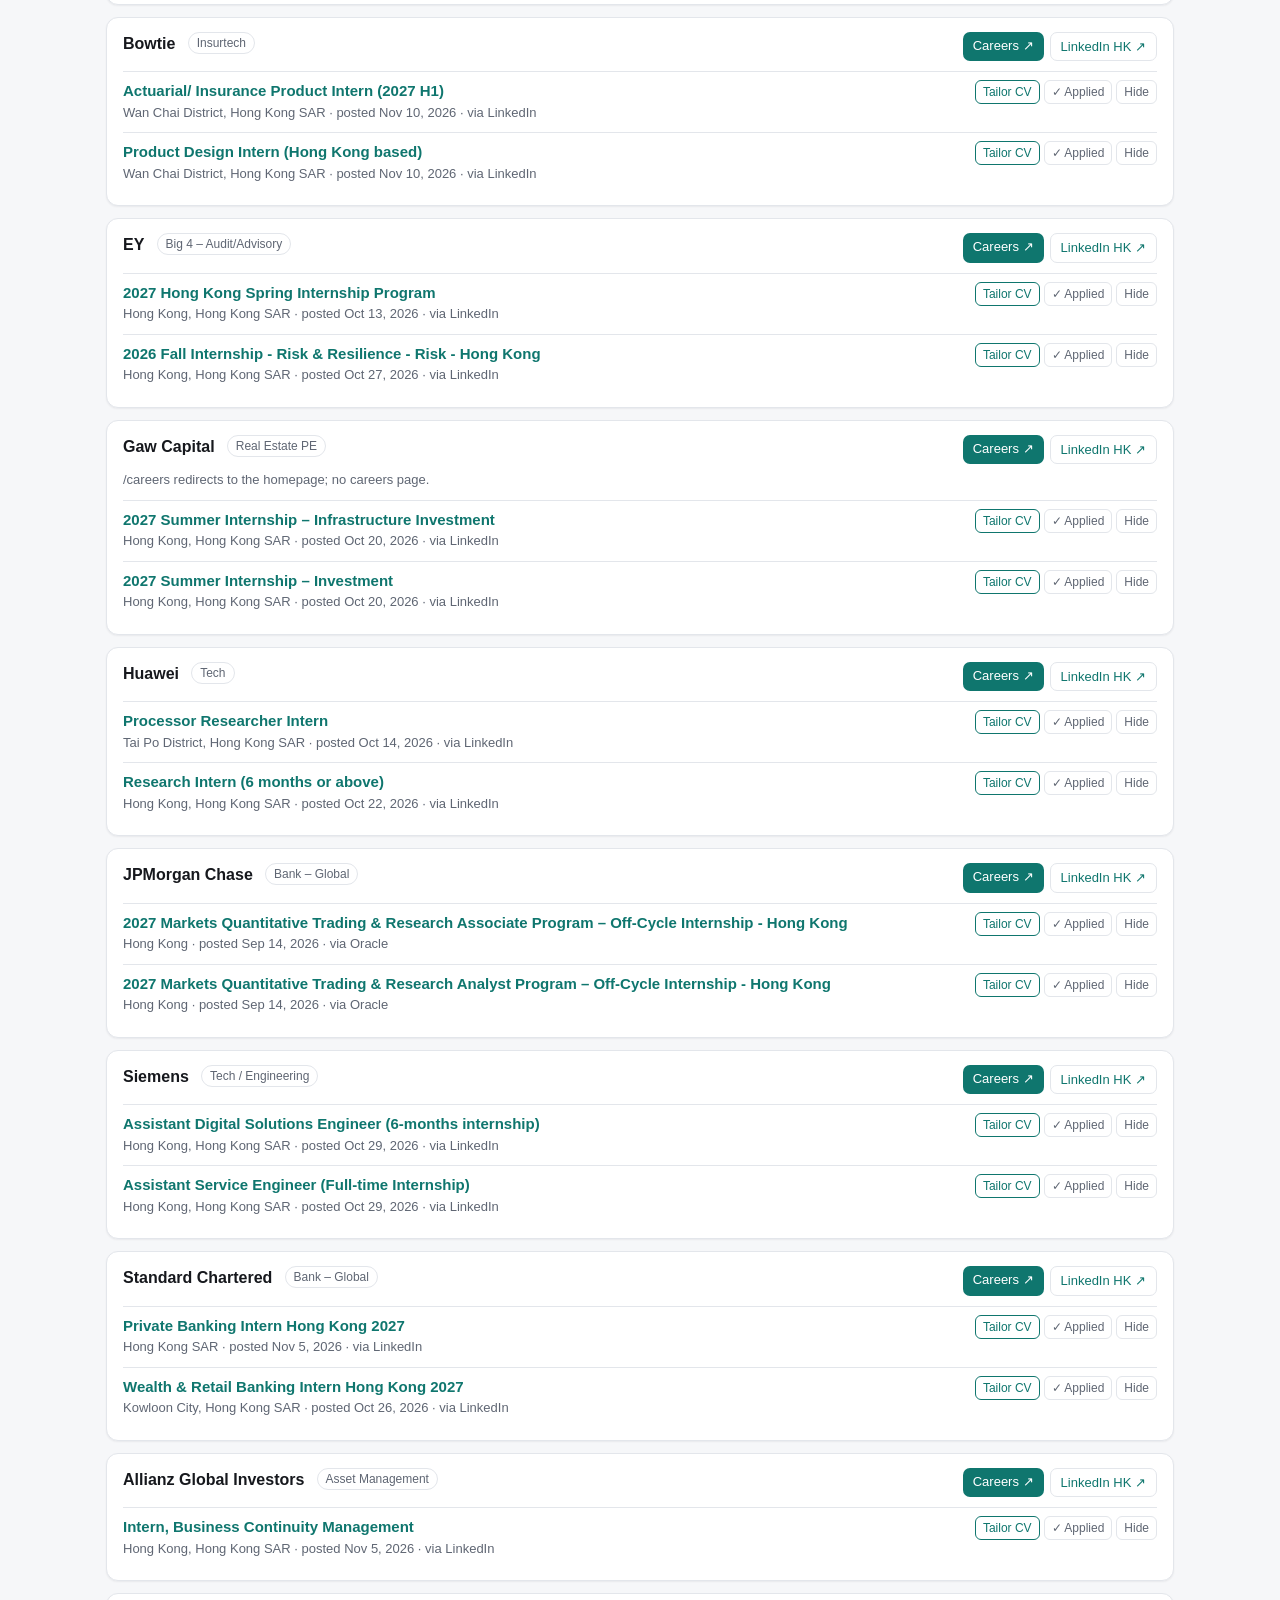
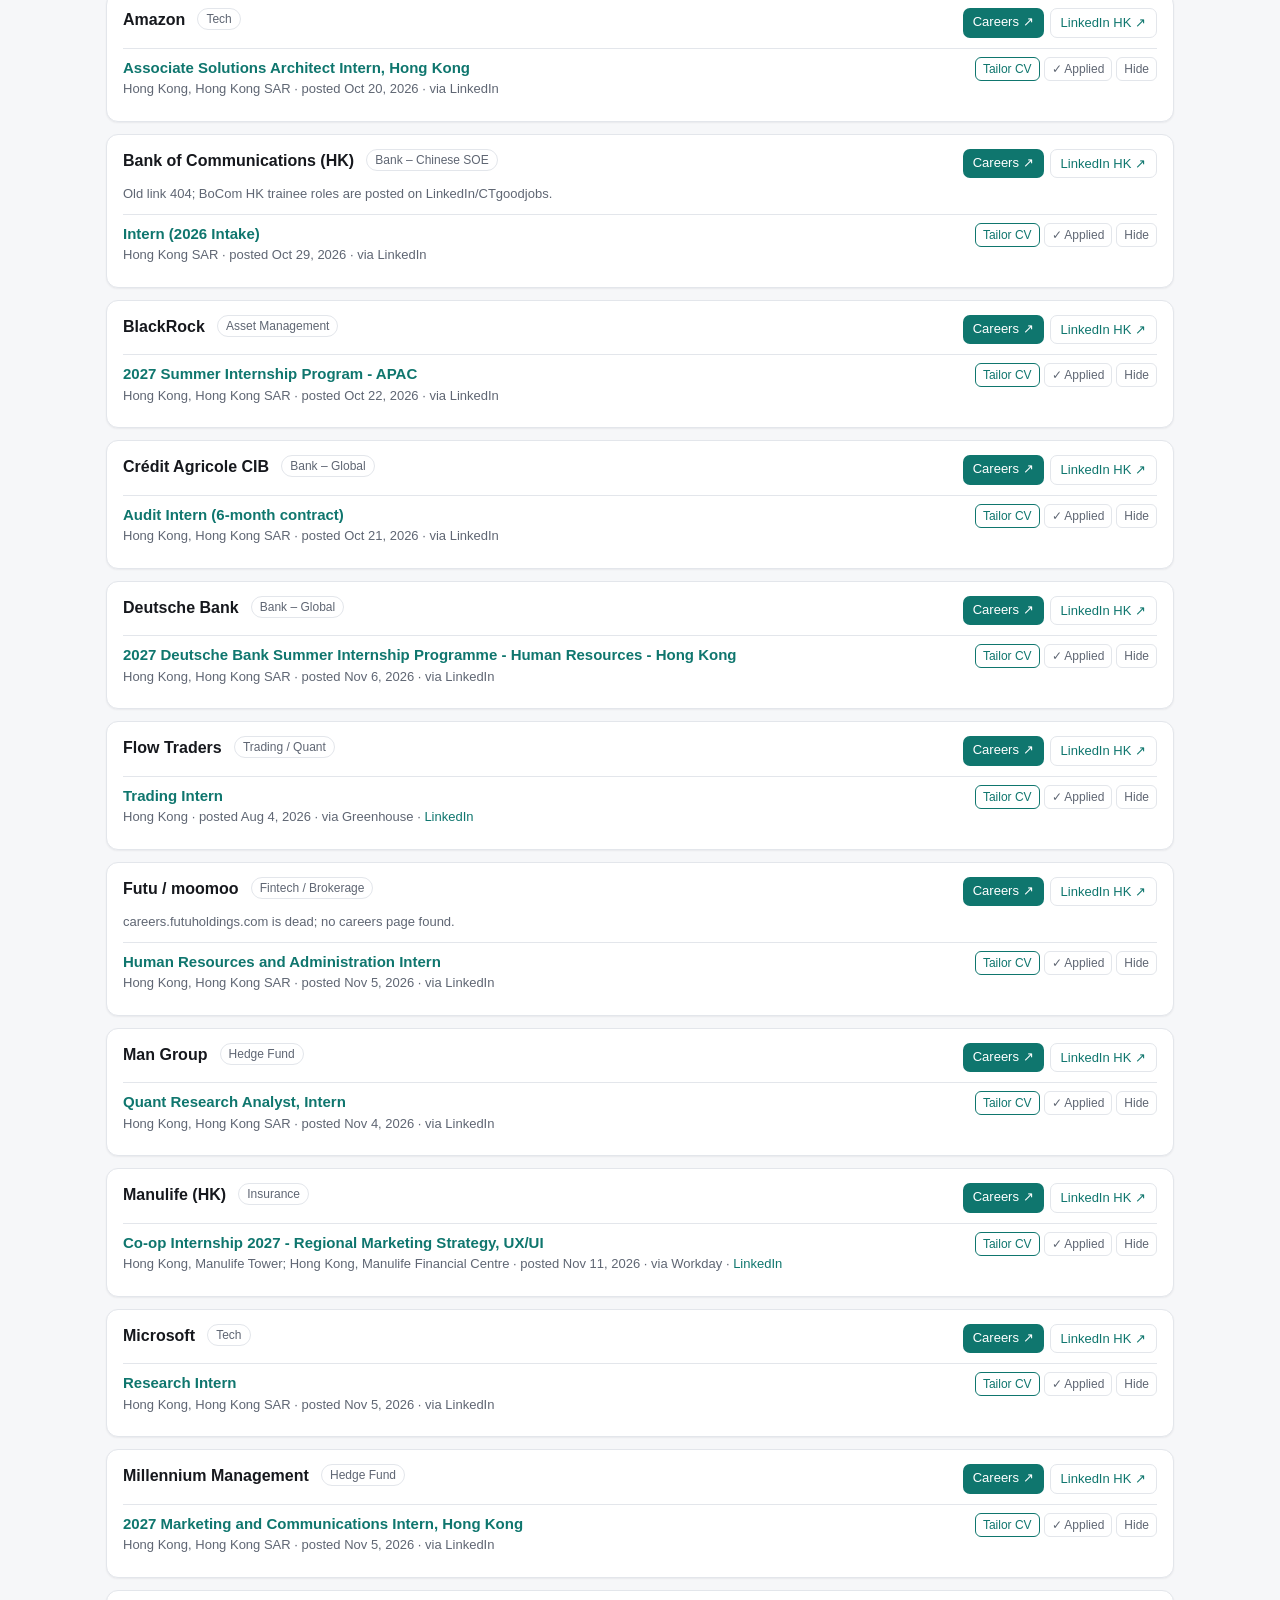
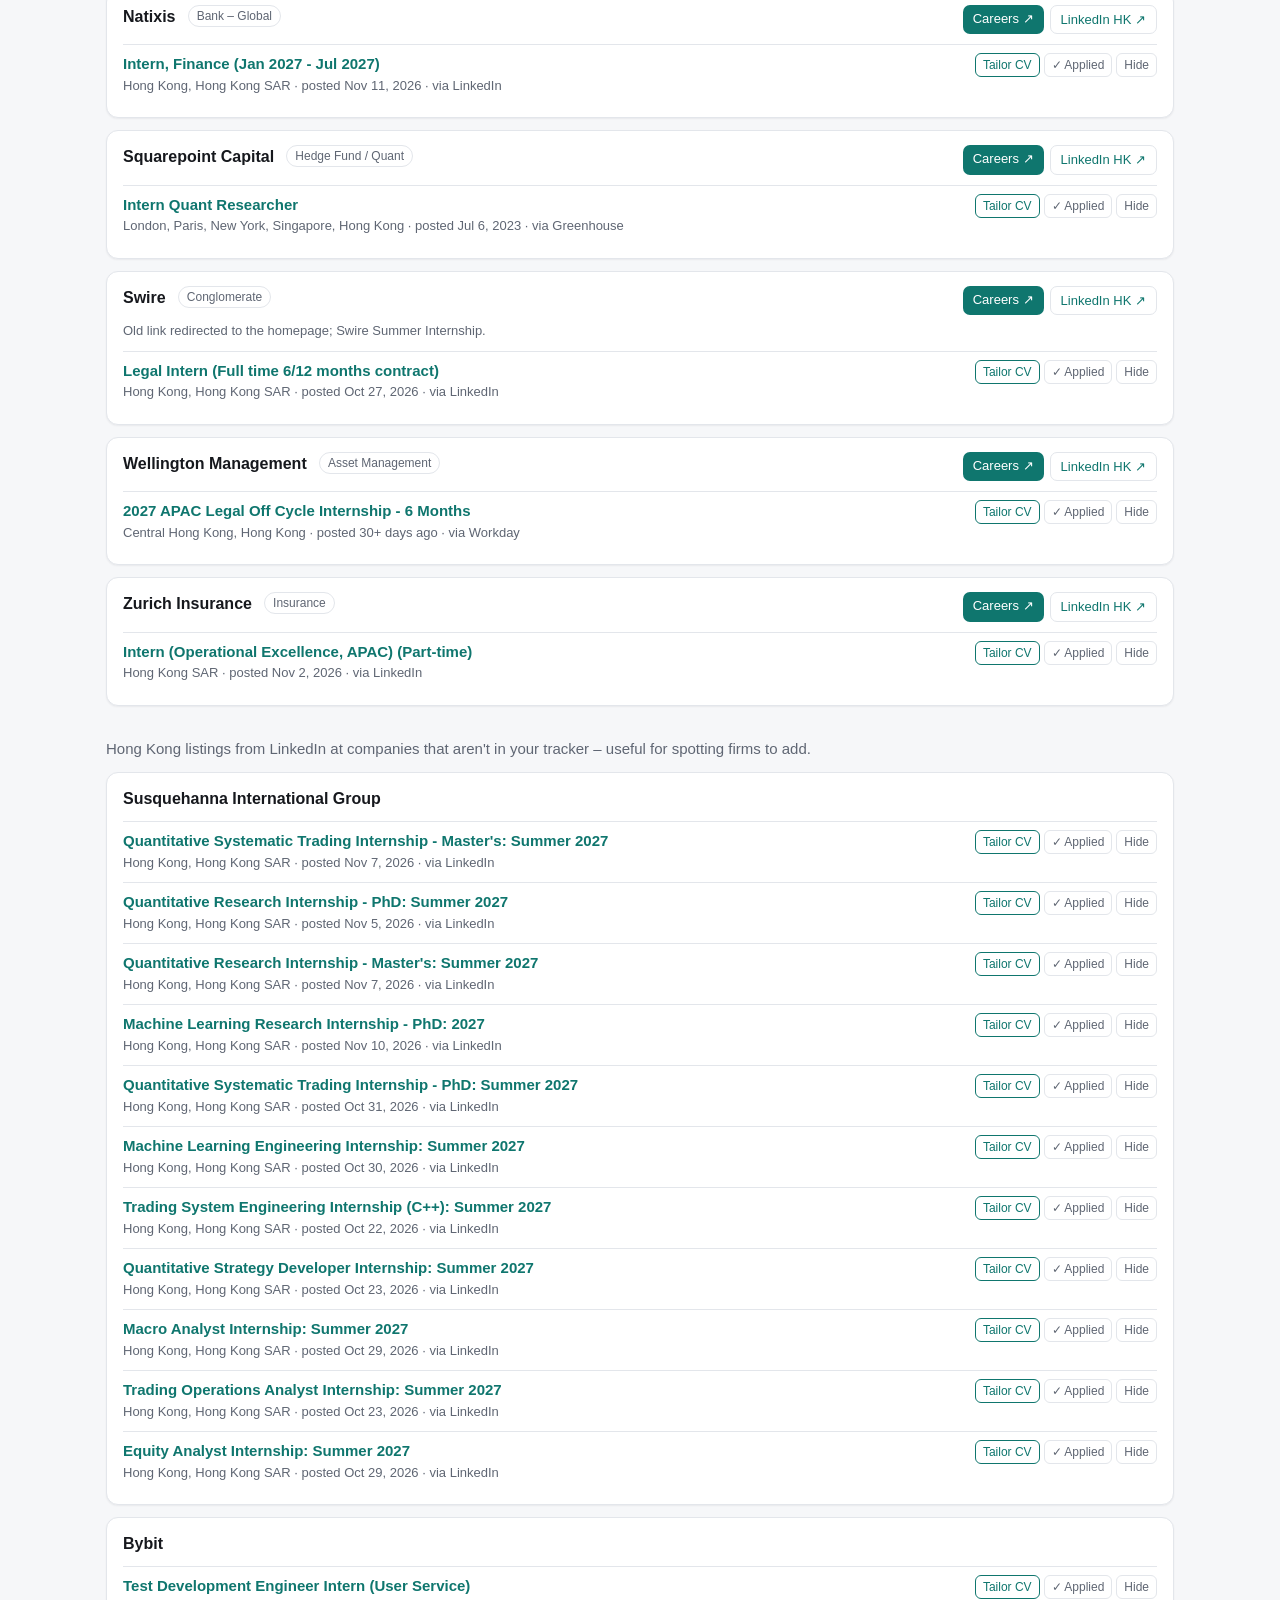
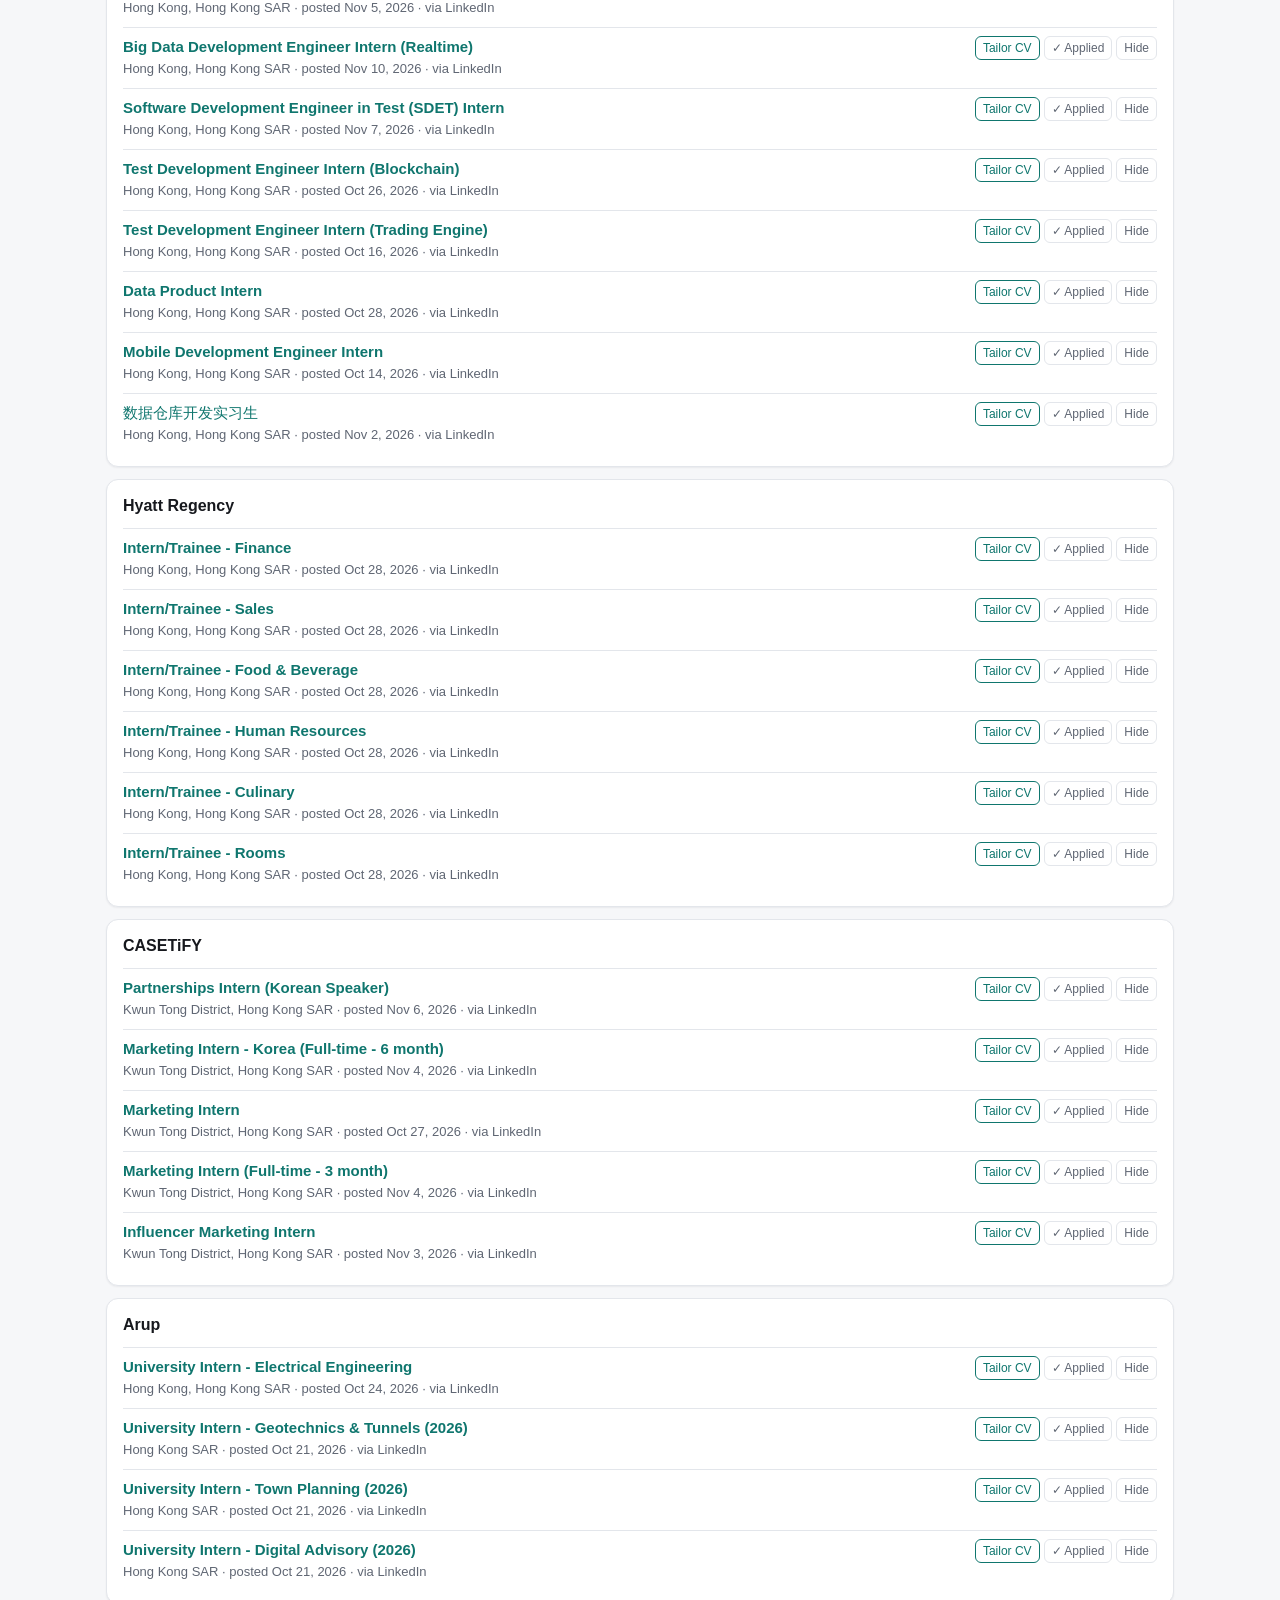
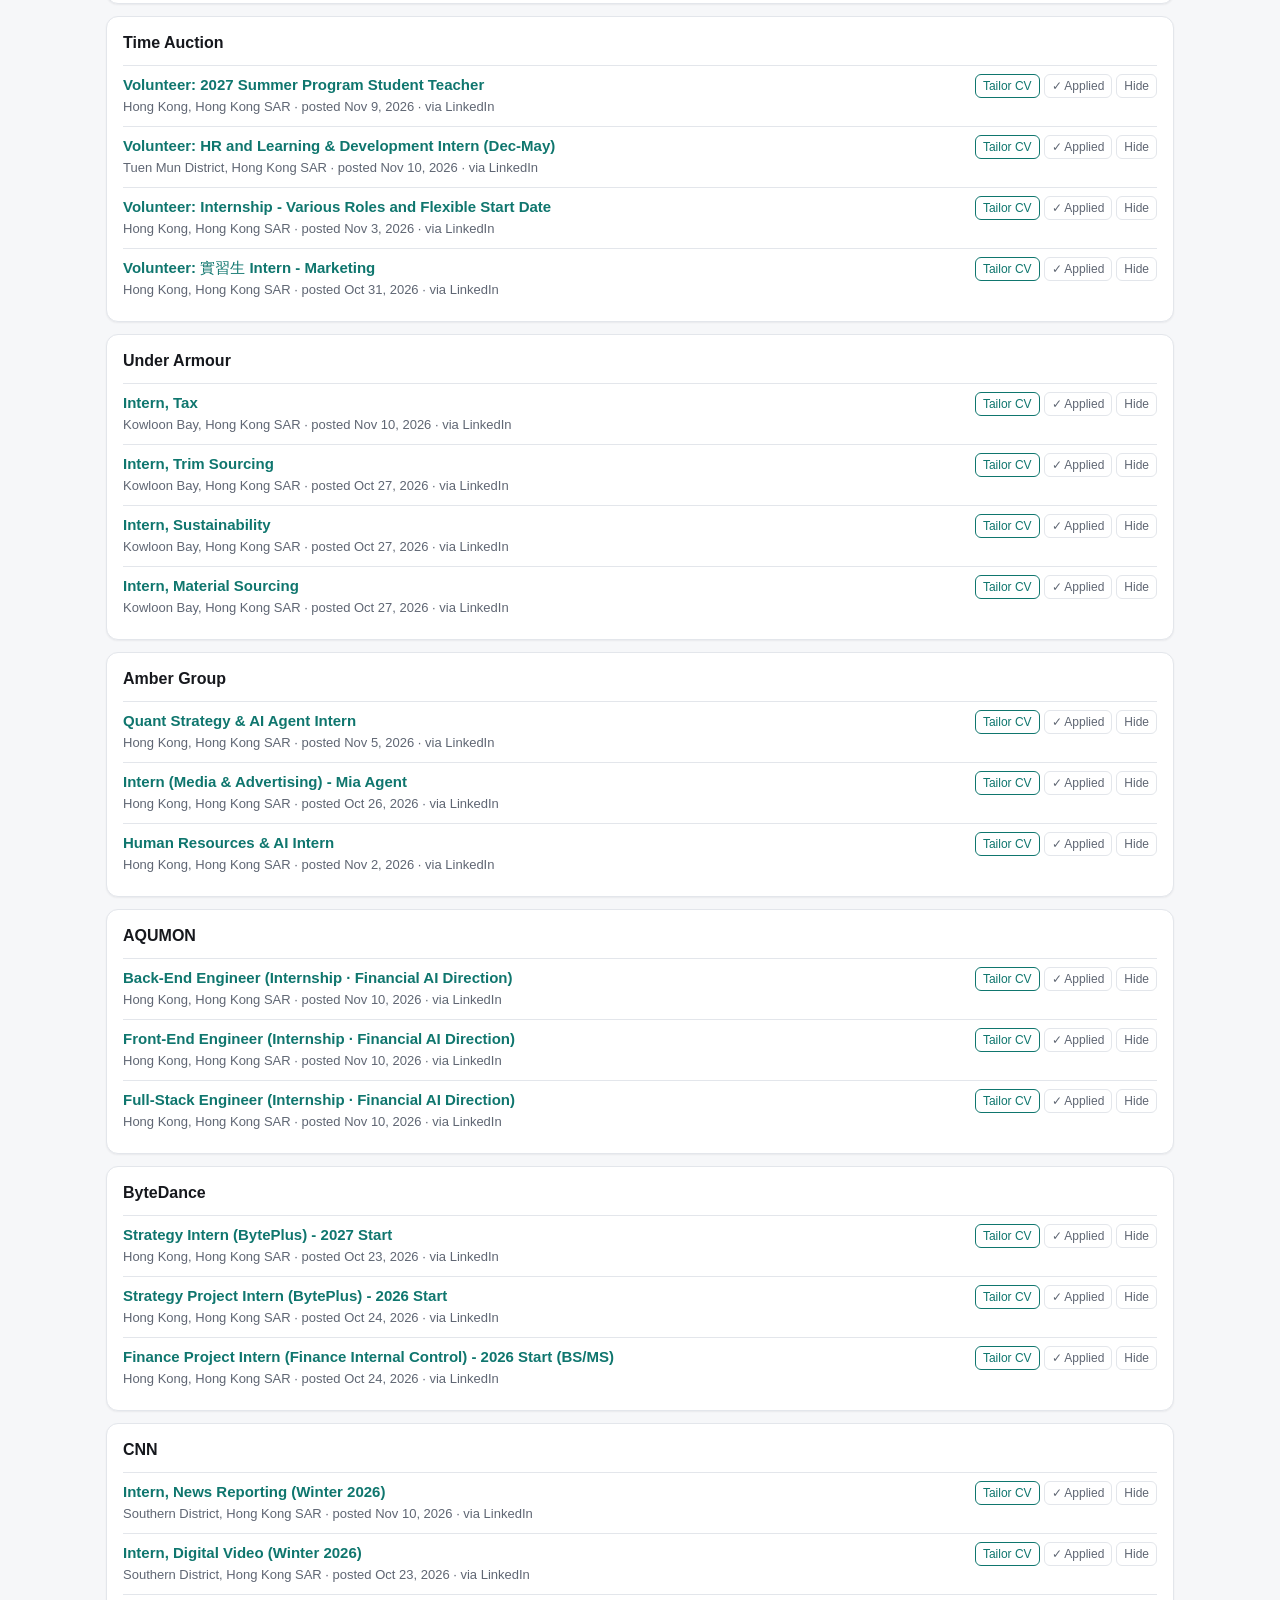
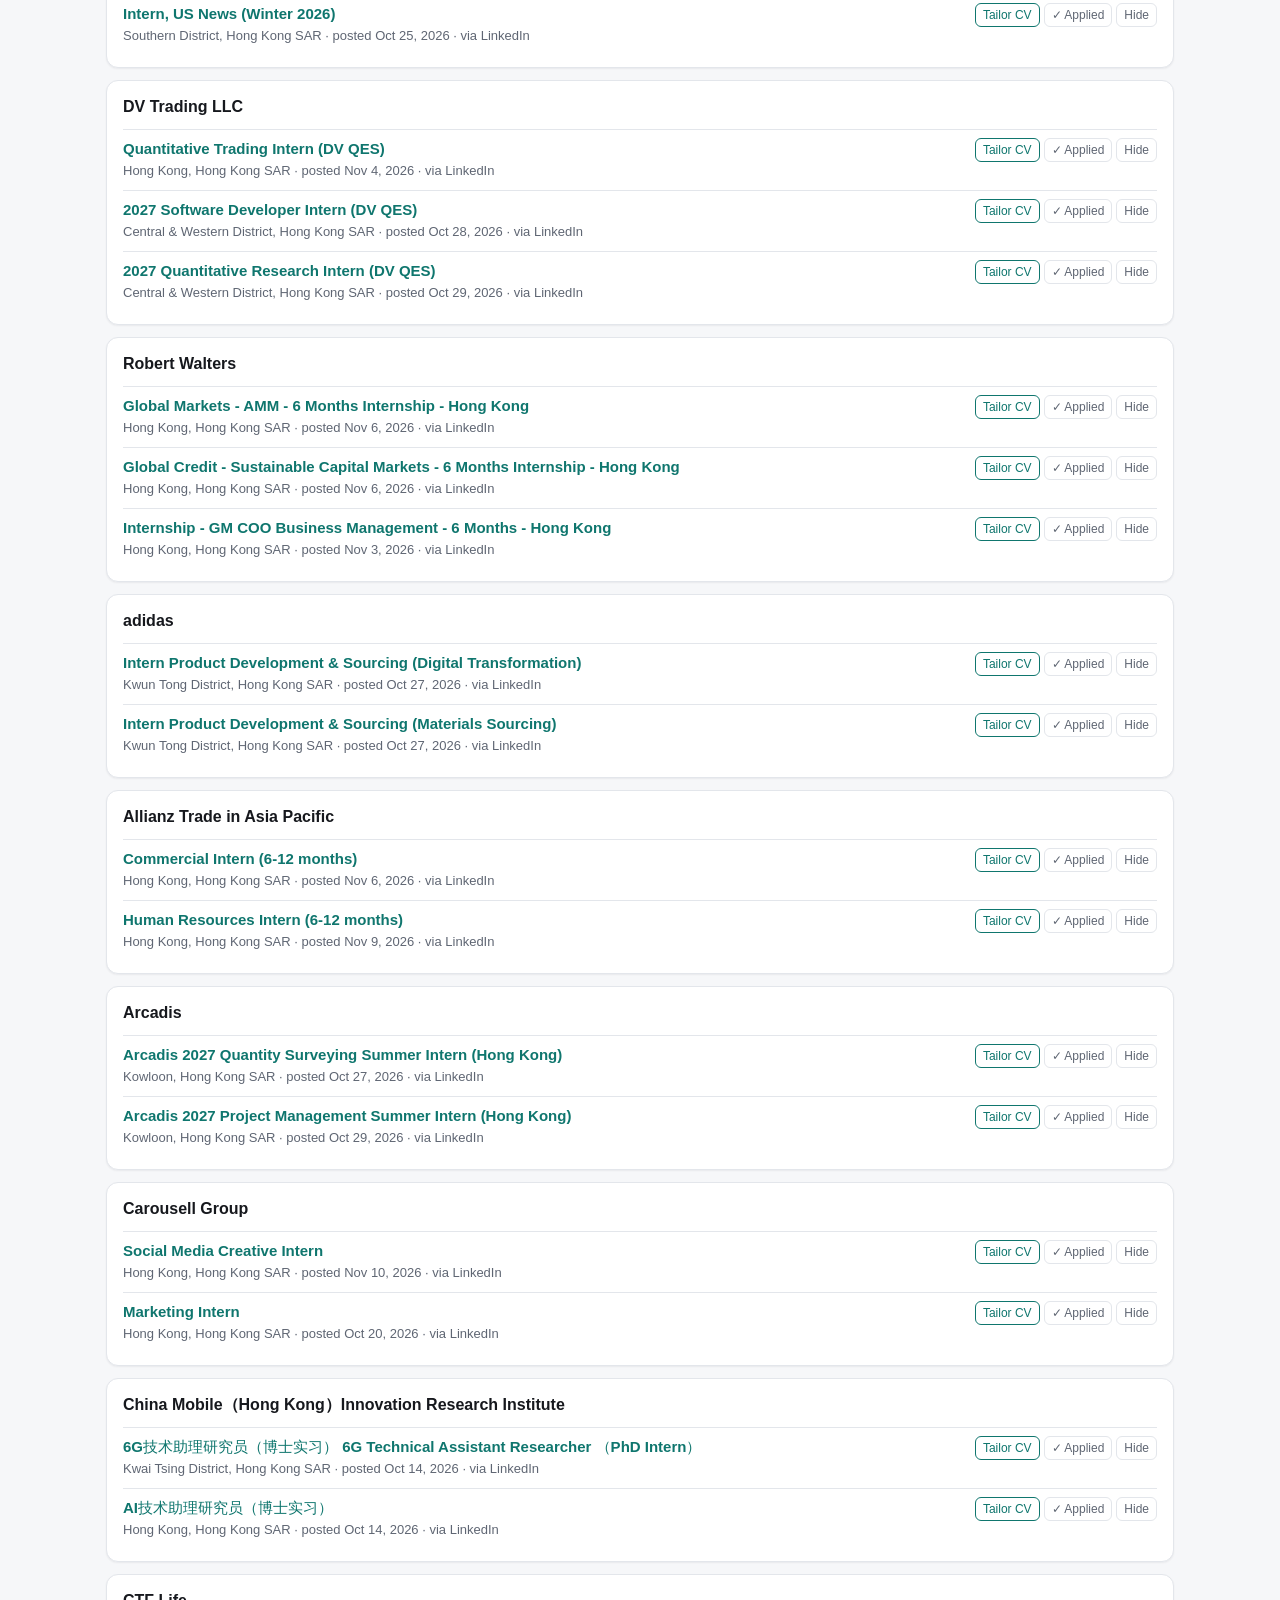
==== commit fc734c8d: "Add CV tailor page: ATS keyword check, AI rewrite, PDF export - Import a .docx CV in the browser and" ====
--- a/docs/index.html
+++ b/docs/index.html
@@ -15,6 +15,7 @@
       <div class="brand">
         <h1>HK Internship Radar</h1>
         <p class="sub" id="updated">Loading…</p>
+        <p class="sub"><a href="cv.html">CV tailor →</a> Check and tailor your CV for any posting, then save it as a PDF.</p>
       </div>
       <div class="stats" id="stats"></div>
     </div>
--- a/docs/style.css
+++ b/docs/style.css
@@ -90,6 +90,9 @@
 .acts { display: flex; gap: 4px; flex-shrink: 0; }
 .acts button { border: 1px solid var(--line); background: var(--surface); color: var(--muted); border-radius: 6px; font-size: 12px; padding: 2px 7px; cursor: pointer; }
 .acts button.on { color: var(--ok); border-color: var(--ok); }
+.acts a.tailor { border: 1px solid var(--accent); color: var(--accent); border-radius: 6px; font-size: 12px; padding: 2px 7px; white-space: nowrap; }
+.acts a.tailor:hover { text-decoration: none; background: var(--accent-soft); }
+.sub a { color: var(--accent); }
 
 .quiet { display: flex; flex-wrap: wrap; gap: 6px 14px; font-size: 13px; }
 .quiet a { color: var(--muted); }
